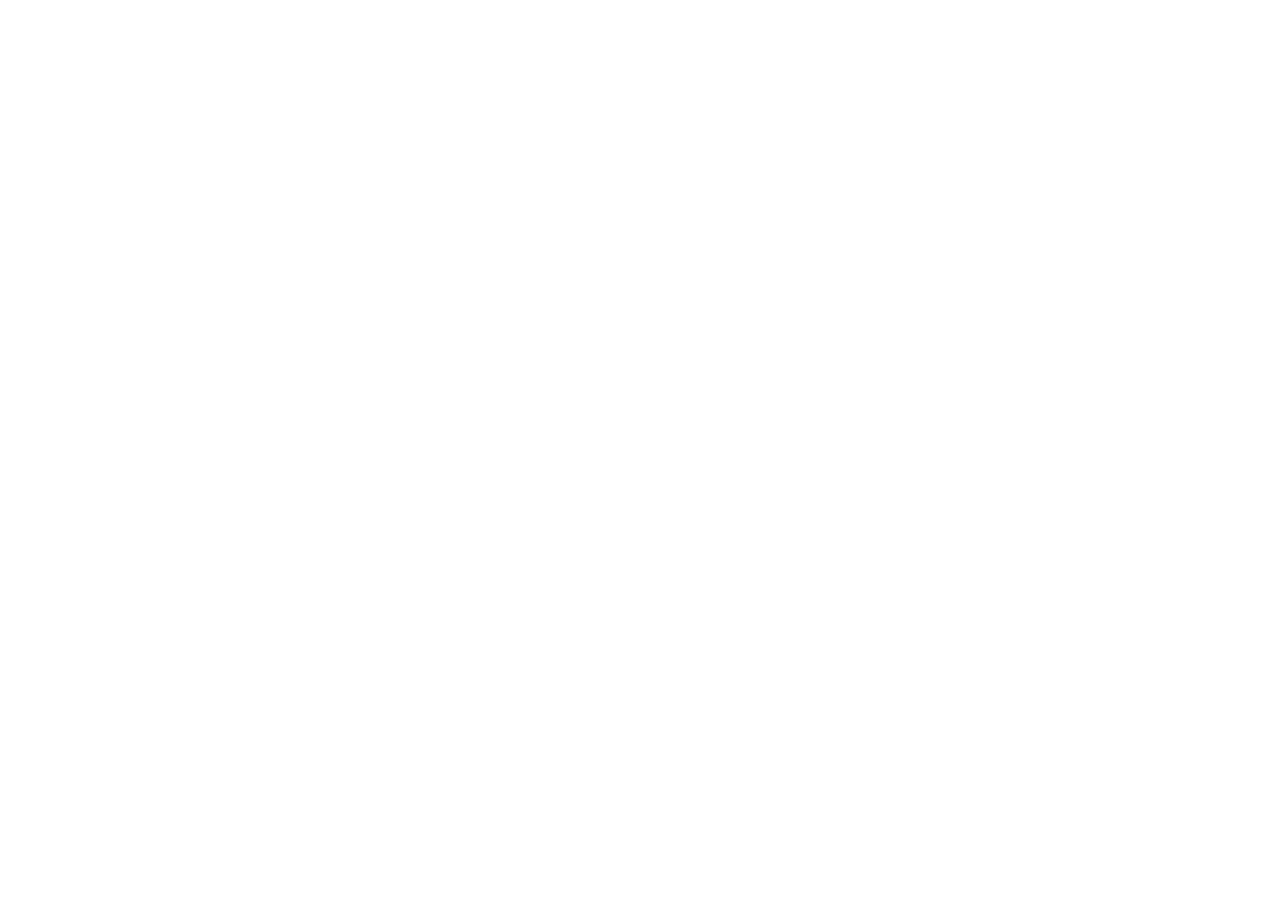
==== index.html @ 9103cdd5 "提交了当前文档" ====
<!DOCTYPE html>
<html lang="en">
<head>
    <meta charset="UTF-8">
    <meta http-equiv="X-UA-Compatible" content="IE=edge">
    <meta name="viewport" content="width=device-width, initial-scale=1.0">
    <title>Document</title>
</head>
<body>
    
</body>
</html>
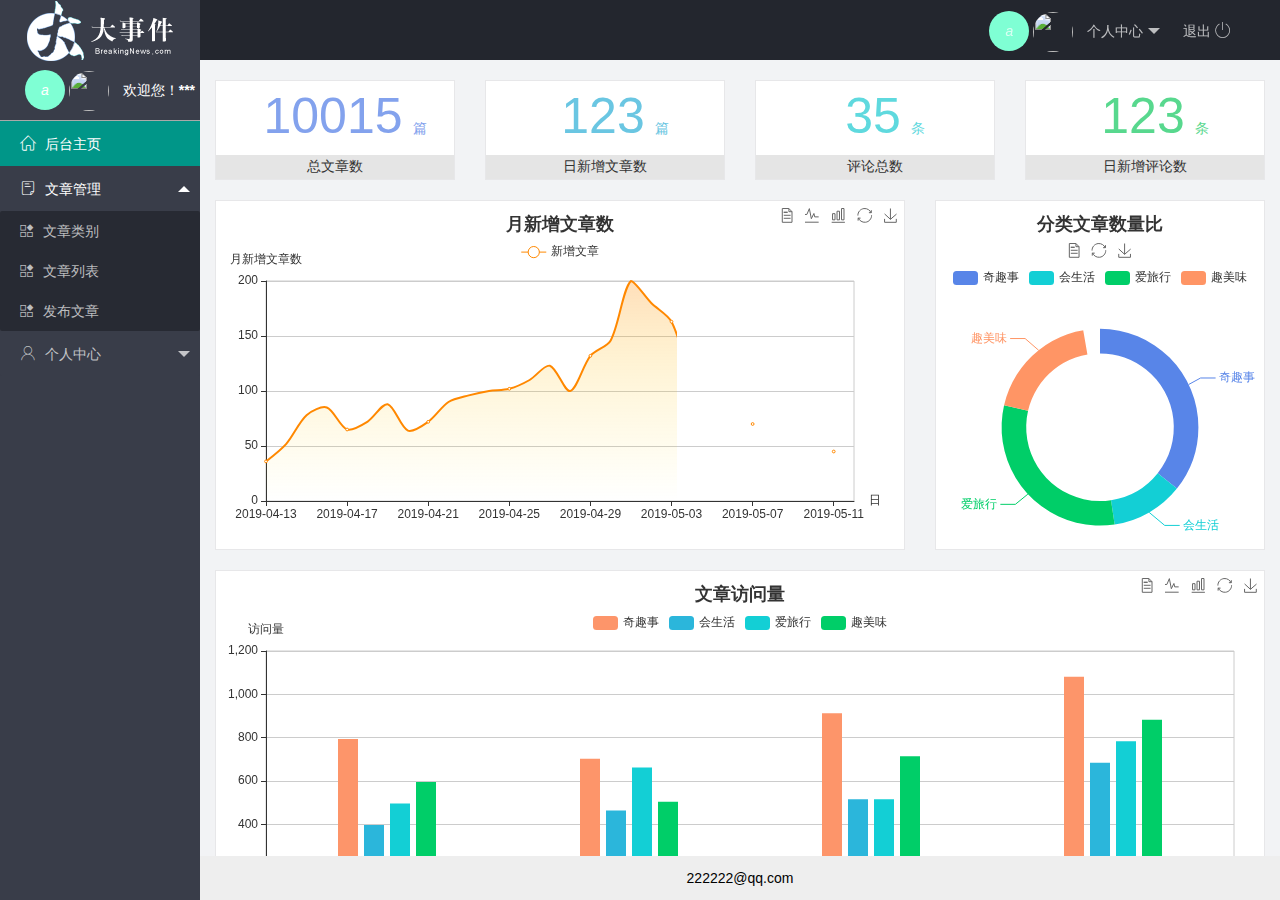
==== commit 25ed4534: "提交了index主页内容" ====
--- a/index.html
+++ b/index.html
@@ -4,9 +4,106 @@
     <meta charset="UTF-8">
     <meta http-equiv="X-UA-Compatible" content="IE=edge">
     <meta name="viewport" content="width=device-width, initial-scale=1.0">
+    <link rel="stylesheet" href="./assets/lib/layui/css/layui.css">
+    <link rel="stylesheet" href="./assets/fonts/iconfont.css">
+    <link rel="stylesheet" href="./assets/css/index.css">
     <title>Document</title>
 </head>
 <body>
-    
-</body>
+    <div class="layui-layout layui-layout-admin">
+      <div class="layui-header">
+        <div class="layui-logo layui-hide-xs layui-bg-black"><img src="./assets/images/logo.png" alt=""></div>
+        <!-- 头部区域（可配合layui 已有的水平导航） -->
+        <ul class="layui-nav layui-layout-left">
+          <!-- 移动端显示 -->
+          <li class="layui-nav-item layui-show-xs-inline-block layui-hide-sm" lay-header-event="menuLeft">
+            <i class="layui-icon layui-icon-spread-left"></i>
+          </li>
+
+          
+          </li>
+        </ul>
+        <ul class="layui-nav layui-layout-right">
+          <li class="layui-nav-item layui-hide layui-show-md-inline-block">
+            <a href="javascript:;">
+                <i class="wztx">
+                    a
+                </i>
+              <img src="//tva1.sinaimg.cn/crop.0.0.118.118.180/5db11ff4gw1e77d3nqrv8j203b03cweg.jpg" class="layui-nav-img">
+            个人中心
+            </a>
+            <dl class="layui-nav-child">
+                <dd><a href="javascript:;">个人信息</a></dd>
+                <dd><a href="javascript:;">修改头像</a></dd>
+                <dd><a href="javascript:;">修改密码</a></dd>
+            </dl>
+          </li>
+          <li class="layui-nav-item" lay-header-event="menuRight" lay-unselect>
+            <a href="javascript:;" id="tc">
+                退出
+              <i class="iconfont icon-tuichu"></i>
+            </a>
+          </li>
+        </ul>
+      </div>
+      
+      <div class="layui-side layui-bg-black">
+        <div class="layui-side-scroll">
+
+            <div  class="touxiang">
+                <i class="wztx">
+                    a
+                </i>
+                <img src="//tva1.sinaimg.cn/crop.0.0.118.118.180/5db11ff4gw1e77d3nqrv8j203b03cweg.jpg" class="layui-nav-img">
+             <span>欢迎您！<b class="users">***</b></span>
+            </div>
+
+
+
+          <!-- 左侧导航区域（可配合layui已有的 垂直导航） -->
+          <ul class="layui-nav layui-nav-tree " lay-shrink='all' lay-filter="test ">
+         
+           
+           
+            <li class="layui-nav-item oneli"><a href="./home/dashboard.html" target="fm">  <i class="iconfont icon-home"></i>后台主页</a></li>
+            <li class="layui-nav-item layui-nav-itemed">
+              <a class="" href="javascript:;"><i class="iconfont icon-16"></i>文章管理</a>
+              <dl class="layui-nav-child">
+                <dd><a href="javascript:;">   <i class="layui-icon layui-icon-app"></i>文章类别</a></dd>
+                <dd><a href="javascript:;">   <i class="layui-icon layui-icon-app"></i>文章列表</a></dd>
+                <dd><a href="javascript:;">   <i class="layui-icon layui-icon-app"></i>发布文章</a></dd>
+               
+              </dl>
+            </li>
+            <li class="layui-nav-item">
+              <a href="javascript:;"> <i class="iconfont icon-user"></i>个人中心</a>
+              <dl class="layui-nav-child">
+                <dd><a href="javascript:;">  <i class="layui-icon layui-icon-app"></i>个人信息</a></dd>
+                <dd><a href="javascript:;">   <i class="layui-icon layui-icon-app"></i>修改头像</a></dd>
+                <dd><a href="javascript:;">   <i class="layui-icon layui-icon-app"></i>修改密码</a></dd>
+           
+              </dl>
+            </li>
+           
+            
+          </ul>
+        </div>
+      </div>
+      
+      <div class="layui-body">
+        <!-- 内容主体区域 -->
+       <iframe src="" name="fm" frameborder="0"></iframe>
+      </div>
+      
+      <div class="layui-footer">
+        <!-- 底部固定区域 -->
+   222222@qq.com
+      </div>
+    </div>
+   
+    <script src="/assets/lib/jquery.js"></script>
+    <script src="./assets/lib/layui/layui.all.js"></script>
+    <script src="/assets/js/baseApi.js"></script>
+   <script src="./assets/js/index.js"></script>
+    </body>
 </html>--- a/assets/lib/layui/css/layui.css
+++ b/assets/lib/layui/css/layui.css
@@ -0,0 +1,2 @@
+/** layui-v2.5.5 MIT License By https://www.layui.com */
+ .layui-inline,img{display:inline-block;vertical-align:middle}h1,h2,h3,h4,h5,h6{font-weight:400}.layui-edge,.layui-header,.layui-inline,.layui-main{position:relative}.layui-body,.layui-edge,.layui-elip{overflow:hidden}.layui-btn,.layui-edge,.layui-inline,img{vertical-align:middle}.layui-btn,.layui-disabled,.layui-icon,.layui-unselect{-moz-user-select:none;-webkit-user-select:none;-ms-user-select:none}.layui-elip,.layui-form-checkbox span,.layui-form-pane .layui-form-label{text-overflow:ellipsis;white-space:nowrap}.layui-breadcrumb,.layui-tree-btnGroup{visibility:hidden}blockquote,body,button,dd,div,dl,dt,form,h1,h2,h3,h4,h5,h6,input,li,ol,p,pre,td,textarea,th,ul{margin:0;padding:0;-webkit-tap-highlight-color:rgba(0,0,0,0)}a:active,a:hover{outline:0}img{border:none}li{list-style:none}table{border-collapse:collapse;border-spacing:0}h4,h5,h6{font-size:100%}button,input,optgroup,option,select,textarea{font-family:inherit;font-size:inherit;font-style:inherit;font-weight:inherit;outline:0}pre{white-space:pre-wrap;white-space:-moz-pre-wrap;white-space:-pre-wrap;white-space:-o-pre-wrap;word-wrap:break-word}body{line-height:24px;font:14px Helvetica Neue,Helvetica,PingFang SC,Tahoma,Arial,sans-serif}hr{height:1px;margin:10px 0;border:0;clear:both}a{color:#333;text-decoration:none}a:hover{color:#777}a cite{font-style:normal;*cursor:pointer}.layui-border-box,.layui-border-box *{box-sizing:border-box}.layui-box,.layui-box *{box-sizing:content-box}.layui-clear{clear:both;*zoom:1}.layui-clear:after{content:'\20';clear:both;*zoom:1;display:block;height:0}.layui-inline{*display:inline;*zoom:1}.layui-edge{display:inline-block;width:0;height:0;border-width:6px;border-style:dashed;border-color:transparent}.layui-edge-top{top:-4px;border-bottom-color:#999;border-bottom-style:solid}.layui-edge-right{border-left-color:#999;border-left-style:solid}.layui-edge-bottom{top:2px;border-top-color:#999;border-top-style:solid}.layui-edge-left{border-right-color:#999;border-right-style:solid}.layui-disabled,.layui-disabled:hover{color:#d2d2d2!important;cursor:not-allowed!important}.layui-circle{border-radius:100%}.layui-show{display:block!important}.layui-hide{display:none!important}@font-face{font-family:layui-icon;src:url(../font/iconfont.eot?v=250);src:url(../font/iconfont.eot?v=250#iefix) format('embedded-opentype'),url(../font/iconfont.woff2?v=250) format('woff2'),url(../font/iconfont.woff?v=250) format('woff'),url(../font/iconfont.ttf?v=250) format('truetype'),url(../font/iconfont.svg?v=250#layui-icon) format('svg')}.layui-icon{font-family:layui-icon!important;font-size:16px;font-style:normal;-webkit-font-smoothing:antialiased;-moz-osx-font-smoothing:grayscale}.layui-icon-reply-fill:before{content:"\e611"}.layui-icon-set-fill:before{content:"\e614"}.layui-icon-menu-fill:before{content:"\e60f"}.layui-icon-search:before{content:"\e615"}.layui-icon-share:before{content:"\e641"}.layui-icon-set-sm:before{content:"\e620"}.layui-icon-engine:before{content:"\e628"}.layui-icon-close:before{content:"\1006"}.layui-icon-close-fill:before{content:"\1007"}.layui-icon-chart-screen:before{content:"\e629"}.layui-icon-star:before{content:"\e600"}.layui-icon-circle-dot:before{content:"\e617"}.layui-icon-chat:before{content:"\e606"}.layui-icon-release:before{content:"\e609"}.layui-icon-list:before{content:"\e60a"}.layui-icon-chart:before{content:"\e62c"}.layui-icon-ok-circle:before{content:"\1005"}.layui-icon-layim-theme:before{content:"\e61b"}.layui-icon-table:before{content:"\e62d"}.layui-icon-right:before{content:"\e602"}.layui-icon-left:before{content:"\e603"}.layui-icon-cart-simple:before{content:"\e698"}.layui-icon-face-cry:before{content:"\e69c"}.layui-icon-face-smile:before{content:"\e6af"}.layui-icon-survey:before{content:"\e6b2"}.layui-icon-tree:before{content:"\e62e"}.layui-icon-upload-circle:before{content:"\e62f"}.layui-icon-add-circle:before{content:"\e61f"}.layui-icon-download-circle:before{content:"\e601"}.layui-icon-templeate-1:before{content:"\e630"}.layui-icon-util:before{content:"\e631"}.layui-icon-face-surprised:before{content:"\e664"}.layui-icon-edit:before{content:"\e642"}.layui-icon-speaker:before{content:"\e645"}.layui-icon-down:before{content:"\e61a"}.layui-icon-file:before{content:"\e621"}.layui-icon-layouts:before{content:"\e632"}.layui-icon-rate-half:before{content:"\e6c9"}.layui-icon-add-circle-fine:before{content:"\e608"}.layui-icon-prev-circle:before{content:"\e633"}.layui-icon-read:before{content:"\e705"}.layui-icon-404:before{content:"\e61c"}.layui-icon-carousel:before{content:"\e634"}.layui-icon-help:before{content:"\e607"}.layui-icon-code-circle:before{content:"\e635"}.layui-icon-water:before{content:"\e636"}.layui-icon-username:before{content:"\e66f"}.layui-icon-find-fill:before{content:"\e670"}.layui-icon-about:before{content:"\e60b"}.layui-icon-location:before{content:"\e715"}.layui-icon-up:before{content:"\e619"}.layui-icon-pause:before{content:"\e651"}.layui-icon-date:before{content:"\e637"}.layui-icon-layim-uploadfile:before{content:"\e61d"}.layui-icon-delete:before{content:"\e640"}.layui-icon-play:before{content:"\e652"}.layui-icon-top:before{content:"\e604"}.layui-icon-friends:before{content:"\e612"}.layui-icon-refresh-3:before{content:"\e9aa"}.layui-icon-ok:before{content:"\e605"}.layui-icon-layer:before{content:"\e638"}.layui-icon-face-smile-fine:before{content:"\e60c"}.layui-icon-dollar:before{content:"\e659"}.layui-icon-group:before{content:"\e613"}.layui-icon-layim-download:before{content:"\e61e"}.layui-icon-picture-fine:before{content:"\e60d"}.layui-icon-link:before{content:"\e64c"}.layui-icon-diamond:before{content:"\e735"}.layui-icon-log:before{content:"\e60e"}.layui-icon-rate-solid:before{content:"\e67a"}.layui-icon-fonts-del:before{content:"\e64f"}.layui-icon-unlink:before{content:"\e64d"}.layui-icon-fonts-clear:before{content:"\e639"}.layui-icon-triangle-r:before{content:"\e623"}.layui-icon-circle:before{content:"\e63f"}.layui-icon-radio:before{content:"\e643"}.layui-icon-align-center:before{content:"\e647"}.layui-icon-align-right:before{content:"\e648"}.layui-icon-align-left:before{content:"\e649"}.layui-icon-loading-1:before{content:"\e63e"}.layui-icon-return:before{content:"\e65c"}.layui-icon-fonts-strong:before{content:"\e62b"}.layui-icon-upload:before{content:"\e67c"}.layui-icon-dialogue:before{content:"\e63a"}.layui-icon-video:before{content:"\e6ed"}.layui-icon-headset:before{content:"\e6fc"}.layui-icon-cellphone-fine:before{content:"\e63b"}.layui-icon-add-1:before{content:"\e654"}.layui-icon-face-smile-b:before{content:"\e650"}.layui-icon-fonts-html:before{content:"\e64b"}.layui-icon-form:before{content:"\e63c"}.layui-icon-cart:before{content:"\e657"}.layui-icon-camera-fill:before{content:"\e65d"}.layui-icon-tabs:before{content:"\e62a"}.layui-icon-fonts-code:before{content:"\e64e"}.layui-icon-fire:before{content:"\e756"}.layui-icon-set:before{content:"\e716"}.layui-icon-fonts-u:before{content:"\e646"}.layui-icon-triangle-d:before{content:"\e625"}.layui-icon-tips:before{content:"\e702"}.layui-icon-picture:before{content:"\e64a"}.layui-icon-more-vertical:before{content:"\e671"}.layui-icon-flag:before{content:"\e66c"}.layui-icon-loading:before{content:"\e63d"}.layui-icon-fonts-i:before{content:"\e644"}.layui-icon-refresh-1:before{content:"\e666"}.layui-icon-rmb:before{content:"\e65e"}.layui-icon-home:before{content:"\e68e"}.layui-icon-user:before{content:"\e770"}.layui-icon-notice:before{content:"\e667"}.layui-icon-login-weibo:before{content:"\e675"}.layui-icon-voice:before{content:"\e688"}.layui-icon-upload-drag:before{content:"\e681"}.layui-icon-login-qq:before{content:"\e676"}.layui-icon-snowflake:before{content:"\e6b1"}.layui-icon-file-b:before{content:"\e655"}.layui-icon-template:before{content:"\e663"}.layui-icon-auz:before{content:"\e672"}.layui-icon-console:before{content:"\e665"}.layui-icon-app:before{content:"\e653"}.layui-icon-prev:before{content:"\e65a"}.layui-icon-website:before{content:"\e7ae"}.layui-icon-next:before{content:"\e65b"}.layui-icon-component:before{content:"\e857"}.layui-icon-more:before{content:"\e65f"}.layui-icon-login-wechat:before{content:"\e677"}.layui-icon-shrink-right:before{content:"\e668"}.layui-icon-spread-left:before{content:"\e66b"}.layui-icon-camera:before{content:"\e660"}.layui-icon-note:before{content:"\e66e"}.layui-icon-refresh:before{content:"\e669"}.layui-icon-female:before{content:"\e661"}.layui-icon-male:before{content:"\e662"}.layui-icon-password:before{content:"\e673"}.layui-icon-senior:before{content:"\e674"}.layui-icon-theme:before{content:"\e66a"}.layui-icon-tread:before{content:"\e6c5"}.layui-icon-praise:before{content:"\e6c6"}.layui-icon-star-fill:before{content:"\e658"}.layui-icon-rate:before{content:"\e67b"}.layui-icon-template-1:before{content:"\e656"}.layui-icon-vercode:before{content:"\e679"}.layui-icon-cellphone:before{content:"\e678"}.layui-icon-screen-full:before{content:"\e622"}.layui-icon-screen-restore:before{content:"\e758"}.layui-icon-cols:before{content:"\e610"}.layui-icon-export:before{content:"\e67d"}.layui-icon-print:before{content:"\e66d"}.layui-icon-slider:before{content:"\e714"}.layui-icon-addition:before{content:"\e624"}.layui-icon-subtraction:before{content:"\e67e"}.layui-icon-service:before{content:"\e626"}.layui-icon-transfer:before{content:"\e691"}.layui-main{width:1140px;margin:0 auto}.layui-header{z-index:1000;height:60px}.layui-header a:hover{transition:all .5s;-webkit-transition:all .5s}.layui-side{position:fixed;left:0;top:0;bottom:0;z-index:999;width:200px;overflow-x:hidden}.layui-side-scroll{position:relative;width:220px;height:100%;overflow-x:hidden}.layui-body{position:absolute;left:200px;right:0;top:0;bottom:0;z-index:998;width:auto;overflow-y:auto;box-sizing:border-box}.layui-layout-body{overflow:hidden}.layui-layout-admin .layui-header{background-color:#23262E}.layui-layout-admin .layui-side{top:60px;width:200px;overflow-x:hidden}.layui-layout-admin .layui-body{position:fixed;top:60px;bottom:44px}.layui-layout-admin .layui-main{width:auto;margin:0 15px}.layui-layout-admin .layui-footer{position:fixed;left:200px;right:0;bottom:0;height:44px;line-height:44px;padding:0 15px;background-color:#eee}.layui-layout-admin .layui-logo{position:absolute;left:0;top:0;width:200px;height:100%;line-height:60px;text-align:center;color:#009688;font-size:16px}.layui-layout-admin .layui-header .layui-nav{background:0 0}.layui-layout-left{position:absolute!important;left:200px;top:0}.layui-layout-right{position:absolute!important;right:0;top:0}.layui-container{position:relative;margin:0 auto;padding:0 15px;box-sizing:border-box}.layui-fluid{position:relative;margin:0 auto;padding:0 15px}.layui-row:after,.layui-row:before{content:'';display:block;clear:both}.layui-col-lg1,.layui-col-lg10,.layui-col-lg11,.layui-col-lg12,.layui-col-lg2,.layui-col-lg3,.layui-col-lg4,.layui-col-lg5,.layui-col-lg6,.layui-col-lg7,.layui-col-lg8,.layui-col-lg9,.layui-col-md1,.layui-col-md10,.layui-col-md11,.layui-col-md12,.layui-col-md2,.layui-col-md3,.layui-col-md4,.layui-col-md5,.layui-col-md6,.layui-col-md7,.layui-col-md8,.layui-col-md9,.layui-col-sm1,.layui-col-sm10,.layui-col-sm11,.layui-col-sm12,.layui-col-sm2,.layui-col-sm3,.layui-col-sm4,.layui-col-sm5,.layui-col-sm6,.layui-col-sm7,.layui-col-sm8,.layui-col-sm9,.layui-col-xs1,.layui-col-xs10,.layui-col-xs11,.layui-col-xs12,.layui-col-xs2,.layui-col-xs3,.layui-col-xs4,.layui-col-xs5,.layui-col-xs6,.layui-col-xs7,.layui-col-xs8,.layui-col-xs9{position:relative;display:block;box-sizing:border-box}.layui-col-xs1,.layui-col-xs10,.layui-col-xs11,.layui-col-xs12,.layui-col-xs2,.layui-col-xs3,.layui-col-xs4,.layui-col-xs5,.layui-col-xs6,.layui-col-xs7,.layui-col-xs8,.layui-col-xs9{float:left}.layui-col-xs1{width:8.33333333%}.layui-col-xs2{width:16.66666667%}.layui-col-xs3{width:25%}.layui-col-xs4{width:33.33333333%}.layui-col-xs5{width:41.66666667%}.layui-col-xs6{width:50%}.layui-col-xs7{width:58.33333333%}.layui-col-xs8{width:66.66666667%}.layui-col-xs9{width:75%}.layui-col-xs10{width:83.33333333%}.layui-col-xs11{width:91.66666667%}.layui-col-xs12{width:100%}.layui-col-xs-offset1{margin-left:8.33333333%}.layui-col-xs-offset2{margin-left:16.66666667%}.layui-col-xs-offset3{margin-left:25%}.layui-col-xs-offset4{margin-left:33.33333333%}.layui-col-xs-offset5{margin-left:41.66666667%}.layui-col-xs-offset6{margin-left:50%}.layui-col-xs-offset7{margin-left:58.33333333%}.layui-col-xs-offset8{margin-left:66.66666667%}.layui-col-xs-offset9{margin-left:75%}.layui-col-xs-offset10{margin-left:83.33333333%}.layui-col-xs-offset11{margin-left:91.66666667%}.layui-col-xs-offset12{margin-left:100%}@media screen and (max-width:768px){.layui-hide-xs{display:none!important}.layui-show-xs-block{display:block!important}.layui-show-xs-inline{display:inline!important}.layui-show-xs-inline-block{display:inline-block!important}}@media screen and (min-width:768px){.layui-container{width:750px}.layui-hide-sm{display:none!important}.layui-show-sm-block{display:block!important}.layui-show-sm-inline{display:inline!important}.layui-show-sm-inline-block{display:inline-block!important}.layui-col-sm1,.layui-col-sm10,.layui-col-sm11,.layui-col-sm12,.layui-col-sm2,.layui-col-sm3,.layui-col-sm4,.layui-col-sm5,.layui-col-sm6,.layui-col-sm7,.layui-col-sm8,.layui-col-sm9{float:left}.layui-col-sm1{width:8.33333333%}.layui-col-sm2{width:16.66666667%}.layui-col-sm3{width:25%}.layui-col-sm4{width:33.33333333%}.layui-col-sm5{width:41.66666667%}.layui-col-sm6{width:50%}.layui-col-sm7{width:58.33333333%}.layui-col-sm8{width:66.66666667%}.layui-col-sm9{width:75%}.layui-col-sm10{width:83.33333333%}.layui-col-sm11{width:91.66666667%}.layui-col-sm12{width:100%}.layui-col-sm-offset1{margin-left:8.33333333%}.layui-col-sm-offset2{margin-left:16.66666667%}.layui-col-sm-offset3{margin-left:25%}.layui-col-sm-offset4{margin-left:33.33333333%}.layui-col-sm-offset5{margin-left:41.66666667%}.layui-col-sm-offset6{margin-left:50%}.layui-col-sm-offset7{margin-left:58.33333333%}.layui-col-sm-offset8{margin-left:66.66666667%}.layui-col-sm-offset9{margin-left:75%}.layui-col-sm-offset10{margin-left:83.33333333%}.layui-col-sm-offset11{margin-left:91.66666667%}.layui-col-sm-offset12{margin-left:100%}}@media screen and (min-width:992px){.layui-container{width:970px}.layui-hide-md{display:none!important}.layui-show-md-block{display:block!important}.layui-show-md-inline{display:inline!important}.layui-show-md-inline-block{display:inline-block!important}.layui-col-md1,.layui-col-md10,.layui-col-md11,.layui-col-md12,.layui-col-md2,.layui-col-md3,.layui-col-md4,.layui-col-md5,.layui-col-md6,.layui-col-md7,.layui-col-md8,.layui-col-md9{float:left}.layui-col-md1{width:8.33333333%}.layui-col-md2{width:16.66666667%}.layui-col-md3{width:25%}.layui-col-md4{width:33.33333333%}.layui-col-md5{width:41.66666667%}.layui-col-md6{width:50%}.layui-col-md7{width:58.33333333%}.layui-col-md8{width:66.66666667%}.layui-col-md9{width:75%}.layui-col-md10{width:83.33333333%}.layui-col-md11{width:91.66666667%}.layui-col-md12{width:100%}.layui-col-md-offset1{margin-left:8.33333333%}.layui-col-md-offset2{margin-left:16.66666667%}.layui-col-md-offset3{margin-left:25%}.layui-col-md-offset4{margin-left:33.33333333%}.layui-col-md-offset5{margin-left:41.66666667%}.layui-col-md-offset6{margin-left:50%}.layui-col-md-offset7{margin-left:58.33333333%}.layui-col-md-offset8{margin-left:66.66666667%}.layui-col-md-offset9{margin-left:75%}.layui-col-md-offset10{margin-left:83.33333333%}.layui-col-md-offset11{margin-left:91.66666667%}.layui-col-md-offset12{margin-left:100%}}@media screen and (min-width:1200px){.layui-container{width:1170px}.layui-hide-lg{display:none!important}.layui-show-lg-block{display:block!important}.layui-show-lg-inline{display:inline!important}.layui-show-lg-inline-block{display:inline-block!important}.layui-col-lg1,.layui-col-lg10,.layui-col-lg11,.layui-col-lg12,.layui-col-lg2,.layui-col-lg3,.layui-col-lg4,.layui-col-lg5,.layui-col-lg6,.layui-col-lg7,.layui-col-lg8,.layui-col-lg9{float:left}.layui-col-lg1{width:8.33333333%}.layui-col-lg2{width:16.66666667%}.layui-col-lg3{width:25%}.layui-col-lg4{width:33.33333333%}.layui-col-lg5{width:41.66666667%}.layui-col-lg6{width:50%}.layui-col-lg7{width:58.33333333%}.layui-col-lg8{width:66.66666667%}.layui-col-lg9{width:75%}.layui-col-lg10{width:83.33333333%}.layui-col-lg11{width:91.66666667%}.layui-col-lg12{width:100%}.layui-col-lg-offset1{margin-left:8.33333333%}.layui-col-lg-offset2{margin-left:16.66666667%}.layui-col-lg-offset3{margin-left:25%}.layui-col-lg-offset4{margin-left:33.33333333%}.layui-col-lg-offset5{margin-left:41.66666667%}.layui-col-lg-offset6{margin-left:50%}.layui-col-lg-offset7{margin-left:58.33333333%}.layui-col-lg-offset8{margin-left:66.66666667%}.layui-col-lg-offset9{margin-left:75%}.layui-col-lg-offset10{margin-left:83.33333333%}.layui-col-lg-offset11{margin-left:91.66666667%}.layui-col-lg-offset12{margin-left:100%}}.layui-col-space1{margin:-.5px}.layui-col-space1>*{padding:.5px}.layui-col-space3{margin:-1.5px}.layui-col-space3>*{padding:1.5px}.layui-col-space5{margin:-2.5px}.layui-col-space5>*{padding:2.5px}.layui-col-space8{margin:-3.5px}.layui-col-space8>*{padding:3.5px}.layui-col-space10{margin:-5px}.layui-col-space10>*{padding:5px}.layui-col-space12{margin:-6px}.layui-col-space12>*{padding:6px}.layui-col-space15{margin:-7.5px}.layui-col-space15>*{padding:7.5px}.layui-col-space18{margin:-9px}.layui-col-space18>*{padding:9px}.layui-col-space20{margin:-10px}.layui-col-space20>*{padding:10px}.layui-col-space22{margin:-11px}.layui-col-space22>*{padding:11px}.layui-col-space25{margin:-12.5px}.layui-col-space25>*{padding:12.5px}.layui-col-space30{margin:-15px}.layui-col-space30>*{padding:15px}.layui-btn,.layui-input,.layui-select,.layui-textarea,.layui-upload-button{outline:0;-webkit-appearance:none;transition:all .3s;-webkit-transition:all .3s;box-sizing:border-box}.layui-elem-quote{margin-bottom:10px;padding:15px;line-height:22px;border-left:5px solid #009688;border-radius:0 2px 2px 0;background-color:#f2f2f2}.layui-quote-nm{border-style:solid;border-width:1px 1px 1px 5px;background:0 0}.layui-elem-field{margin-bottom:10px;padding:0;border-width:1px;border-style:solid}.layui-elem-field legend{margin-left:20px;padding:0 10px;font-size:20px;font-weight:300}.layui-field-title{margin:10px 0 20px;border-width:1px 0 0}.layui-field-box{padding:10px 15px}.layui-field-title .layui-field-box{padding:10px 0}.layui-progress{position:relative;height:6px;border-radius:20px;background-color:#e2e2e2}.layui-progress-bar{position:absolute;left:0;top:0;width:0;max-width:100%;height:6px;border-radius:20px;text-align:right;background-color:#5FB878;transition:all .3s;-webkit-transition:all .3s}.layui-progress-big,.layui-progress-big .layui-progress-bar{height:18px;line-height:18px}.layui-progress-text{position:relative;top:-20px;line-height:18px;font-size:12px;color:#666}.layui-progress-big .layui-progress-text{position:static;padding:0 10px;color:#fff}.layui-collapse{border-width:1px;border-style:solid;border-radius:2px}.layui-colla-content,.layui-colla-item{border-top-width:1px;border-top-style:solid}.layui-colla-item:first-child{border-top:none}.layui-colla-title{position:relative;height:42px;line-height:42px;padding:0 15px 0 35px;color:#333;background-color:#f2f2f2;cursor:pointer;font-size:14px;overflow:hidden}.layui-colla-content{display:none;padding:10px 15px;line-height:22px;color:#666}.layui-colla-icon{position:absolute;left:15px;top:0;font-size:14px}.layui-card{margin-bottom:15px;border-radius:2px;background-color:#fff;box-shadow:0 1px 2px 0 rgba(0,0,0,.05)}.layui-card:last-child{margin-bottom:0}.layui-card-header{position:relative;height:42px;line-height:42px;padding:0 15px;border-bottom:1px solid #f6f6f6;color:#333;border-radius:2px 2px 0 0;font-size:14px}.layui-bg-black,.layui-bg-blue,.layui-bg-cyan,.layui-bg-green,.layui-bg-orange,.layui-bg-red{color:#fff!important}.layui-card-body{position:relative;padding:10px 15px;line-height:24px}.layui-card-body[pad15]{padding:15px}.layui-card-body[pad20]{padding:20px}.layui-card-body .layui-table{margin:5px 0}.layui-card .layui-tab{margin:0}.layui-panel-window{position:relative;padding:15px;border-radius:0;border-top:5px solid #E6E6E6;background-color:#fff}.layui-auxiliar-moving{position:fixed;left:0;right:0;top:0;bottom:0;width:100%;height:100%;background:0 0;z-index:9999999999}.layui-form-label,.layui-form-mid,.layui-form-select,.layui-input-block,.layui-input-inline,.layui-textarea{position:relative}.layui-bg-red{background-color:#FF5722!important}.layui-bg-orange{background-color:#FFB800!important}.layui-bg-green{background-color:#009688!important}.layui-bg-cyan{background-color:#2F4056!important}.layui-bg-blue{background-color:#1E9FFF!important}.layui-bg-black{background-color:#393D49!important}.layui-bg-gray{background-color:#eee!important;color:#666!important}.layui-badge-rim,.layui-colla-content,.layui-colla-item,.layui-collapse,.layui-elem-field,.layui-form-pane .layui-form-item[pane],.layui-form-pane .layui-form-label,.layui-input,.layui-layedit,.layui-layedit-tool,.layui-quote-nm,.layui-select,.layui-tab-bar,.layui-tab-card,.layui-tab-title,.layui-tab-title .layui-this:after,.layui-textarea{border-color:#e6e6e6}.layui-timeline-item:before,hr{background-color:#e6e6e6}.layui-text{line-height:22px;font-size:14px;color:#666}.layui-text h1,.layui-text h2,.layui-text h3{font-weight:500;color:#333}.layui-text h1{font-size:30px}.layui-text h2{font-size:24px}.layui-text h3{font-size:18px}.layui-text a:not(.layui-btn){color:#01AAED}.layui-text a:not(.layui-btn):hover{text-decoration:underline}.layui-text ul{padding:5px 0 5px 15px}.layui-text ul li{margin-top:5px;list-style-type:disc}.layui-text em,.layui-word-aux{color:#999!important;padding:0 5px!important}.layui-btn{display:inline-block;height:38px;line-height:38px;padding:0 18px;background-color:#009688;color:#fff;white-space:nowrap;text-align:center;font-size:14px;border:none;border-radius:2px;cursor:pointer}.layui-btn:hover{opacity:.8;filter:alpha(opacity=80);color:#fff}.layui-btn:active{opacity:1;filter:alpha(opacity=100)}.layui-btn+.layui-btn{margin-left:10px}.layui-btn-container{font-size:0}.layui-btn-container .layui-btn{margin-right:10px;margin-bottom:10px}.layui-btn-container .layui-btn+.layui-btn{margin-left:0}.layui-table .layui-btn-container .layui-btn{margin-bottom:9px}.layui-btn-radius{border-radius:100px}.layui-btn .layui-icon{margin-right:3px;font-size:18px;vertical-align:bottom;vertical-align:middle\9}.layui-btn-primary{border:1px solid #C9C9C9;background-color:#fff;color:#555}.layui-btn-primary:hover{border-color:#009688;color:#333}.layui-btn-normal{background-color:#1E9FFF}.layui-btn-warm{background-color:#FFB800}.layui-btn-danger{background-color:#FF5722}.layui-btn-checked{background-color:#5FB878}.layui-btn-disabled,.layui-btn-disabled:active,.layui-btn-disabled:hover{border:1px solid #e6e6e6;background-color:#FBFBFB;color:#C9C9C9;cursor:not-allowed;opacity:1}.layui-btn-lg{height:44px;line-height:44px;padding:0 25px;font-size:16px}.layui-btn-sm{height:30px;line-height:30px;padding:0 10px;font-size:12px}.layui-btn-sm i{font-size:16px!important}.layui-btn-xs{height:22px;line-height:22px;padding:0 5px;font-size:12px}.layui-btn-xs i{font-size:14px!important}.layui-btn-group{display:inline-block;vertical-align:middle;font-size:0}.layui-btn-group .layui-btn{margin-left:0!important;margin-right:0!important;border-left:1px solid rgba(255,255,255,.5);border-radius:0}.layui-btn-group .layui-btn-primary{border-left:none}.layui-btn-group .layui-btn-primary:hover{border-color:#C9C9C9;color:#009688}.layui-btn-group .layui-btn:first-child{border-left:none;border-radius:2px 0 0 2px}.layui-btn-group .layui-btn-primary:first-child{border-left:1px solid #c9c9c9}.layui-btn-group .layui-btn:last-child{border-radius:0 2px 2px 0}.layui-btn-group .layui-btn+.layui-btn{margin-left:0}.layui-btn-group+.layui-btn-group{margin-left:10px}.layui-btn-fluid{width:100%}.layui-input,.layui-select,.layui-textarea{height:38px;line-height:1.3;line-height:38px\9;border-width:1px;border-style:solid;background-color:#fff;border-radius:2px}.layui-input::-webkit-input-placeholder,.layui-select::-webkit-input-placeholder,.layui-textarea::-webkit-input-placeholder{line-height:1.3}.layui-input,.layui-textarea{display:block;width:100%;padding-left:10px}.layui-input:hover,.layui-textarea:hover{border-color:#D2D2D2!important}.layui-input:focus,.layui-textarea:focus{border-color:#C9C9C9!important}.layui-textarea{min-height:100px;height:auto;line-height:20px;padding:6px 10px;resize:vertical}.layui-select{padding:0 10px}.layui-form input[type=checkbox],.layui-form input[type=radio],.layui-form select{display:none}.layui-form [lay-ignore]{display:initial}.layui-form-item{margin-bottom:15px;clear:both;*zoom:1}.layui-form-item:after{content:'\20';clear:both;*zoom:1;display:block;height:0}.layui-form-label{float:left;display:block;padding:9px 15px;width:80px;font-weight:400;line-height:20px;text-align:right}.layui-form-label-col{display:block;float:none;padding:9px 0;line-height:20px;text-align:left}.layui-form-item .layui-inline{margin-bottom:5px;margin-right:10px}.layui-input-block{margin-left:110px;min-height:36px}.layui-input-inline{display:inline-block;vertical-align:middle}.layui-form-item .layui-input-inline{float:left;width:190px;margin-right:10px}.layui-form-text .layui-input-inline{width:auto}.layui-form-mid{float:left;display:block;padding:9px 0!important;line-height:20px;margin-right:10px}.layui-form-danger+.layui-form-select .layui-input,.layui-form-danger:focus{border-color:#FF5722!important}.layui-form-select .layui-input{padding-right:30px;cursor:pointer}.layui-form-select .layui-edge{position:absolute;right:10px;top:50%;margin-top:-3px;cursor:pointer;border-width:6px;border-top-color:#c2c2c2;border-top-style:solid;transition:all .3s;-webkit-transition:all .3s}.layui-form-select dl{display:none;position:absolute;left:0;top:42px;padding:5px 0;z-index:899;min-width:100%;border:1px solid #d2d2d2;max-height:300px;overflow-y:auto;background-color:#fff;border-radius:2px;box-shadow:0 2px 4px rgba(0,0,0,.12);box-sizing:border-box}.layui-form-select dl dd,.layui-form-select dl dt{padding:0 10px;line-height:36px;white-space:nowrap;overflow:hidden;text-overflow:ellipsis}.layui-form-select dl dt{font-size:12px;color:#999}.layui-form-select dl dd{cursor:pointer}.layui-form-select dl dd:hover{background-color:#f2f2f2;-webkit-transition:.5s all;transition:.5s all}.layui-form-select .layui-select-group dd{padding-left:20px}.layui-form-select dl dd.layui-select-tips{padding-left:10px!important;color:#999}.layui-form-select dl dd.layui-this{background-color:#5FB878;color:#fff}.layui-form-checkbox,.layui-form-select dl dd.layui-disabled{background-color:#fff}.layui-form-selected dl{display:block}.layui-form-checkbox,.layui-form-checkbox *,.layui-form-switch{display:inline-block;vertical-align:middle}.layui-form-selected .layui-edge{margin-top:-9px;-webkit-transform:rotate(180deg);transform:rotate(180deg);margin-top:-3px\9}:root .layui-form-selected .layui-edge{margin-top:-9px\0/IE9}.layui-form-selectup dl{top:auto;bottom:42px}.layui-select-none{margin:5px 0;text-align:center;color:#999}.layui-select-disabled .layui-disabled{border-color:#eee!important}.layui-select-disabled .layui-edge{border-top-color:#d2d2d2}.layui-form-checkbox{position:relative;height:30px;line-height:30px;margin-right:10px;padding-right:30px;cursor:pointer;font-size:0;-webkit-transition:.1s linear;transition:.1s linear;box-sizing:border-box}.layui-form-checkbox span{padding:0 10px;height:100%;font-size:14px;border-radius:2px 0 0 2px;background-color:#d2d2d2;color:#fff;overflow:hidden}.layui-form-checkbox:hover span{background-color:#c2c2c2}.layui-form-checkbox i{position:absolute;right:0;top:0;width:30px;height:28px;border:1px solid #d2d2d2;border-left:none;border-radius:0 2px 2px 0;color:#fff;font-size:20px;text-align:center}.layui-form-checkbox:hover i{border-color:#c2c2c2;color:#c2c2c2}.layui-form-checked,.layui-form-checked:hover{border-color:#5FB878}.layui-form-checked span,.layui-form-checked:hover span{background-color:#5FB878}.layui-form-checked i,.layui-form-checked:hover i{color:#5FB878}.layui-form-item .layui-form-checkbox{margin-top:4px}.layui-form-checkbox[lay-skin=primary]{height:auto!important;line-height:normal!important;min-width:18px;min-height:18px;border:none!important;margin-right:0;padding-left:28px;padding-right:0;background:0 0}.layui-form-checkbox[lay-skin=primary] span{padding-left:0;padding-right:15px;line-height:18px;background:0 0;color:#666}.layui-form-checkbox[lay-skin=primary] i{right:auto;left:0;width:16px;height:16px;line-height:16px;border:1px solid #d2d2d2;font-size:12px;border-radius:2px;background-color:#fff;-webkit-transition:.1s linear;transition:.1s linear}.layui-form-checkbox[lay-skin=primary]:hover i{border-color:#5FB878;color:#fff}.layui-form-checked[lay-skin=primary] i{border-color:#5FB878!important;background-color:#5FB878;color:#fff}.layui-checkbox-disbaled[lay-skin=primary] span{background:0 0!important;color:#c2c2c2}.layui-checkbox-disbaled[lay-skin=primary]:hover i{border-color:#d2d2d2}.layui-form-item .layui-form-checkbox[lay-skin=primary]{margin-top:10px}.layui-form-switch{position:relative;height:22px;line-height:22px;min-width:35px;padding:0 5px;margin-top:8px;border:1px solid #d2d2d2;border-radius:20px;cursor:pointer;background-color:#fff;-webkit-transition:.1s linear;transition:.1s linear}.layui-form-switch i{position:absolute;left:5px;top:3px;width:16px;height:16px;border-radius:20px;background-color:#d2d2d2;-webkit-transition:.1s linear;transition:.1s linear}.layui-form-switch em{position:relative;top:0;width:25px;margin-left:21px;padding:0!important;text-align:center!important;color:#999!important;font-style:normal!important;font-size:12px}.layui-form-onswitch{border-color:#5FB878;background-color:#5FB878}.layui-checkbox-disbaled,.layui-checkbox-disbaled i{border-color:#e2e2e2!important}.layui-form-onswitch i{left:100%;margin-left:-21px;background-color:#fff}.layui-form-onswitch em{margin-left:5px;margin-right:21px;color:#fff!important}.layui-checkbox-disbaled span{background-color:#e2e2e2!important}.layui-checkbox-disbaled:hover i{color:#fff!important}[lay-radio]{display:none}.layui-form-radio,.layui-form-radio *{display:inline-block;vertical-align:middle}.layui-form-radio{line-height:28px;margin:6px 10px 0 0;padding-right:10px;cursor:pointer;font-size:0}.layui-form-radio *{font-size:14px}.layui-form-radio>i{margin-right:8px;font-size:22px;color:#c2c2c2}.layui-form-radio>i:hover,.layui-form-radioed>i{color:#5FB878}.layui-radio-disbaled>i{color:#e2e2e2!important}.layui-form-pane .layui-form-label{width:110px;padding:8px 15px;height:38px;line-height:20px;border-width:1px;border-style:solid;border-radius:2px 0 0 2px;text-align:center;background-color:#FBFBFB;overflow:hidden;box-sizing:border-box}.layui-form-pane .layui-input-inline{margin-left:-1px}.layui-form-pane .layui-input-block{margin-left:110px;left:-1px}.layui-form-pane .layui-input{border-radius:0 2px 2px 0}.layui-form-pane .layui-form-text .layui-form-label{float:none;width:100%;border-radius:2px;box-sizing:border-box;text-align:left}.layui-form-pane .layui-form-text .layui-input-inline{display:block;margin:0;top:-1px;clear:both}.layui-form-pane .layui-form-text .layui-input-block{margin:0;left:0;top:-1px}.layui-form-pane .layui-form-text .layui-textarea{min-height:100px;border-radius:0 0 2px 2px}.layui-form-pane .layui-form-checkbox{margin:4px 0 4px 10px}.layui-form-pane .layui-form-radio,.layui-form-pane .layui-form-switch{margin-top:6px;margin-left:10px}.layui-form-pane .layui-form-item[pane]{position:relative;border-width:1px;border-style:solid}.layui-form-pane .layui-form-item[pane] .layui-form-label{position:absolute;left:0;top:0;height:100%;border-width:0 1px 0 0}.layui-form-pane .layui-form-item[pane] .layui-input-inline{margin-left:110px}@media screen and (max-width:450px){.layui-form-item .layui-form-label{text-overflow:ellipsis;overflow:hidden;white-space:nowrap}.layui-form-item .layui-inline{display:block;margin-right:0;margin-bottom:20px;clear:both}.layui-form-item .layui-inline:after{content:'\20';clear:both;display:block;height:0}.layui-form-item .layui-input-inline{display:block;float:none;left:-3px;width:auto;margin:0 0 10px 112px}.layui-form-item .layui-input-inline+.layui-form-mid{margin-left:110px;top:-5px;padding:0}.layui-form-item .layui-form-checkbox{margin-right:5px;margin-bottom:5px}}.layui-layedit{border-width:1px;border-style:solid;border-radius:2px}.layui-layedit-tool{padding:3px 5px;border-bottom-width:1px;border-bottom-style:solid;font-size:0}.layedit-tool-fixed{position:fixed;top:0;border-top:1px solid #e2e2e2}.layui-layedit-tool .layedit-tool-mid,.layui-layedit-tool .layui-icon{display:inline-block;vertical-align:middle;text-align:center;font-size:14px}.layui-layedit-tool .layui-icon{position:relative;width:32px;height:30px;line-height:30px;margin:3px 5px;color:#777;cursor:pointer;border-radius:2px}.layui-layedit-tool .layui-icon:hover{color:#393D49}.layui-layedit-tool .layui-icon:active{color:#000}.layui-layedit-tool .layedit-tool-active{background-color:#e2e2e2;color:#000}.layui-layedit-tool .layui-disabled,.layui-layedit-tool .layui-disabled:hover{color:#d2d2d2;cursor:not-allowed}.layui-layedit-tool .layedit-tool-mid{width:1px;height:18px;margin:0 10px;background-color:#d2d2d2}.layedit-tool-html{width:50px!important;font-size:30px!important}.layedit-tool-b,.layedit-tool-code,.layedit-tool-help{font-size:16px!important}.layedit-tool-d,.layedit-tool-face,.layedit-tool-image,.layedit-tool-unlink{font-size:18px!important}.layedit-tool-image input{position:absolute;font-size:0;left:0;top:0;width:100%;height:100%;opacity:.01;filter:Alpha(opacity=1);cursor:pointer}.layui-layedit-iframe iframe{display:block;width:100%}#LAY_layedit_code{overflow:hidden}.layui-laypage{display:inline-block;*display:inline;*zoom:1;vertical-align:middle;margin:10px 0;font-size:0}.layui-laypage>a:first-child,.layui-laypage>a:first-child em{border-radius:2px 0 0 2px}.layui-laypage>a:last-child,.layui-laypage>a:last-child em{border-radius:0 2px 2px 0}.layui-laypage>:first-child{margin-left:0!important}.layui-laypage>:last-child{margin-right:0!important}.layui-laypage a,.layui-laypage button,.layui-laypage input,.layui-laypage select,.layui-laypage span{border:1px solid #e2e2e2}.layui-laypage a,.layui-laypage span{display:inline-block;*display:inline;*zoom:1;vertical-align:middle;padding:0 15px;height:28px;line-height:28px;margin:0 -1px 5px 0;background-color:#fff;color:#333;font-size:12px}.layui-flow-more a *,.layui-laypage input,.layui-table-view select[lay-ignore]{display:inline-block}.layui-laypage a:hover{color:#009688}.layui-laypage em{font-style:normal}.layui-laypage .layui-laypage-spr{color:#999;font-weight:700}.layui-laypage a{text-decoration:none}.layui-laypage .layui-laypage-curr{position:relative}.layui-laypage .layui-laypage-curr em{position:relative;color:#fff}.layui-laypage .layui-laypage-curr .layui-laypage-em{position:absolute;left:-1px;top:-1px;padding:1px;width:100%;height:100%;background-color:#009688}.layui-laypage-em{border-radius:2px}.layui-laypage-next em,.layui-laypage-prev em{font-family:Sim sun;font-size:16px}.layui-laypage .layui-laypage-count,.layui-laypage .layui-laypage-limits,.layui-laypage .layui-laypage-refresh,.layui-laypage .layui-laypage-skip{margin-left:10px;margin-right:10px;padding:0;border:none}.layui-laypage .layui-laypage-limits,.layui-laypage .layui-laypage-refresh{vertical-align:top}.layui-laypage .layui-laypage-refresh i{font-size:18px;cursor:pointer}.layui-laypage select{height:22px;padding:3px;border-radius:2px;cursor:pointer}.layui-laypage .layui-laypage-skip{height:30px;line-height:30px;color:#999}.layui-laypage button,.layui-laypage input{height:30px;line-height:30px;border-radius:2px;vertical-align:top;background-color:#fff;box-sizing:border-box}.layui-laypage input{width:40px;margin:0 10px;padding:0 3px;text-align:center}.layui-laypage input:focus,.layui-laypage select:focus{border-color:#009688!important}.layui-laypage button{margin-left:10px;padding:0 10px;cursor:pointer}.layui-table,.layui-table-view{margin:10px 0}.layui-flow-more{margin:10px 0;text-align:center;color:#999;font-size:14px}.layui-flow-more a{height:32px;line-height:32px}.layui-flow-more a *{vertical-align:top}.layui-flow-more a cite{padding:0 20px;border-radius:3px;background-color:#eee;color:#333;font-style:normal}.layui-flow-more a cite:hover{opacity:.8}.layui-flow-more a i{font-size:30px;color:#737383}.layui-table{width:100%;background-color:#fff;color:#666}.layui-table tr{transition:all .3s;-webkit-transition:all .3s}.layui-table th{text-align:left;font-weight:400}.layui-table tbody tr:hover,.layui-table thead tr,.layui-table-click,.layui-table-header,.layui-table-hover,.layui-table-mend,.layui-table-patch,.layui-table-tool,.layui-table-total,.layui-table-total tr,.layui-table[lay-even] tr:nth-child(even){background-color:#f2f2f2}.layui-table td,.layui-table th,.layui-table-col-set,.layui-table-fixed-r,.layui-table-grid-down,.layui-table-header,.layui-table-page,.layui-table-tips-main,.layui-table-tool,.layui-table-total,.layui-table-view,.layui-table[lay-skin=line],.layui-table[lay-skin=row]{border-width:1px;border-style:solid;border-color:#e6e6e6}.layui-table td,.layui-table th{position:relative;padding:9px 15px;min-height:20px;line-height:20px;font-size:14px}.layui-table[lay-skin=line] td,.layui-table[lay-skin=line] th{border-width:0 0 1px}.layui-table[lay-skin=row] td,.layui-table[lay-skin=row] th{border-width:0 1px 0 0}.layui-table[lay-skin=nob] td,.layui-table[lay-skin=nob] th{border:none}.layui-table img{max-width:100px}.layui-table[lay-size=lg] td,.layui-table[lay-size=lg] th{padding:15px 30px}.layui-table-view .layui-table[lay-size=lg] .layui-table-cell{height:40px;line-height:40px}.layui-table[lay-size=sm] td,.layui-table[lay-size=sm] th{font-size:12px;padding:5px 10px}.layui-table-view .layui-table[lay-size=sm] .layui-table-cell{height:20px;line-height:20px}.layui-table[lay-data]{display:none}.layui-table-box{position:relative;overflow:hidden}.layui-table-view .layui-table{position:relative;width:auto;margin:0}.layui-table-view .layui-table[lay-skin=line]{border-width:0 1px 0 0}.layui-table-view .layui-table[lay-skin=row]{border-width:0 0 1px}.layui-table-view .layui-table td,.layui-table-view .layui-table th{padding:5px 0;border-top:none;border-left:none}.layui-table-view .layui-table th.layui-unselect .layui-table-cell span{cursor:pointer}.layui-table-view .layui-table td{cursor:default}.layui-table-view .layui-table td[data-edit=text]{cursor:text}.layui-table-view .layui-form-checkbox[lay-skin=primary] i{width:18px;height:18px}.layui-table-view .layui-form-radio{line-height:0;padding:0}.layui-table-view .layui-form-radio>i{margin:0;font-size:20px}.layui-table-init{position:absolute;left:0;top:0;width:100%;height:100%;text-align:center;z-index:110}.layui-table-init .layui-icon{position:absolute;left:50%;top:50%;margin:-15px 0 0 -15px;font-size:30px;color:#c2c2c2}.layui-table-header{border-width:0 0 1px;overflow:hidden}.layui-table-header .layui-table{margin-bottom:-1px}.layui-table-tool .layui-inline[lay-event]{position:relative;width:26px;height:26px;padding:5px;line-height:16px;margin-right:10px;text-align:center;color:#333;border:1px solid #ccc;cursor:pointer;-webkit-transition:.5s all;transition:.5s all}.layui-table-tool .layui-inline[lay-event]:hover{border:1px solid #999}.layui-table-tool-temp{padding-right:120px}.layui-table-tool-self{position:absolute;right:17px;top:10px}.layui-table-tool .layui-table-tool-self .layui-inline[lay-event]{margin:0 0 0 10px}.layui-table-tool-panel{position:absolute;top:29px;left:-1px;padding:5px 0;min-width:150px;min-height:40px;border:1px solid #d2d2d2;text-align:left;overflow-y:auto;background-color:#fff;box-shadow:0 2px 4px rgba(0,0,0,.12)}.layui-table-cell,.layui-table-tool-panel li{overflow:hidden;text-overflow:ellipsis;white-space:nowrap}.layui-table-tool-panel li{padding:0 10px;line-height:30px;-webkit-transition:.5s all;transition:.5s all}.layui-table-tool-panel li .layui-form-checkbox[lay-skin=primary]{width:100%;padding-left:28px}.layui-table-tool-panel li:hover{background-color:#f2f2f2}.layui-table-tool-panel li .layui-form-checkbox[lay-skin=primary] i{position:absolute;left:0;top:0}.layui-table-tool-panel li .layui-form-checkbox[lay-skin=primary] span{padding:0}.layui-table-tool .layui-table-tool-self .layui-table-tool-panel{left:auto;right:-1px}.layui-table-col-set{position:absolute;right:0;top:0;width:20px;height:100%;border-width:0 0 0 1px;background-color:#fff}.layui-table-sort{width:10px;height:20px;margin-left:5px;cursor:pointer!important}.layui-table-sort .layui-edge{position:absolute;left:5px;border-width:5px}.layui-table-sort .layui-table-sort-asc{top:3px;border-top:none;border-bottom-style:solid;border-bottom-color:#b2b2b2}.layui-table-sort .layui-table-sort-asc:hover{border-bottom-color:#666}.layui-table-sort .layui-table-sort-desc{bottom:5px;border-bottom:none;border-top-style:solid;border-top-color:#b2b2b2}.layui-table-sort .layui-table-sort-desc:hover{border-top-color:#666}.layui-table-sort[lay-sort=asc] .layui-table-sort-asc{border-bottom-color:#000}.layui-table-sort[lay-sort=desc] .layui-table-sort-desc{border-top-color:#000}.layui-table-cell{height:28px;line-height:28px;padding:0 15px;position:relative;box-sizing:border-box}.layui-table-cell .layui-form-checkbox[lay-skin=primary]{top:-1px;padding:0}.layui-table-cell .layui-table-link{color:#01AAED}.laytable-cell-checkbox,.laytable-cell-numbers,.laytable-cell-radio,.laytable-cell-space{padding:0;text-align:center}.layui-table-body{position:relative;overflow:auto;margin-right:-1px;margin-bottom:-1px}.layui-table-body .layui-none{line-height:26px;padding:15px;text-align:center;color:#999}.layui-table-fixed{position:absolute;left:0;top:0;z-index:101}.layui-table-fixed .layui-table-body{overflow:hidden}.layui-table-fixed-l{box-shadow:0 -1px 8px rgba(0,0,0,.08)}.layui-table-fixed-r{left:auto;right:-1px;border-width:0 0 0 1px;box-shadow:-1px 0 8px rgba(0,0,0,.08)}.layui-table-fixed-r .layui-table-header{position:relative;overflow:visible}.layui-table-mend{position:absolute;right:-49px;top:0;height:100%;width:50px}.layui-table-tool{position:relative;z-index:890;width:100%;min-height:50px;line-height:30px;padding:10px 15px;border-width:0 0 1px}.layui-table-tool .layui-btn-container{margin-bottom:-10px}.layui-table-page,.layui-table-total{border-width:1px 0 0;margin-bottom:-1px;overflow:hidden}.layui-table-page{position:relative;width:100%;padding:7px 7px 0;height:41px;font-size:12px;white-space:nowrap}.layui-table-page>div{height:26px}.layui-table-page .layui-laypage{margin:0}.layui-table-page .layui-laypage a,.layui-table-page .layui-laypage span{height:26px;line-height:26px;margin-bottom:10px;border:none;background:0 0}.layui-table-page .layui-laypage a,.layui-table-page .layui-laypage span.layui-laypage-curr{padding:0 12px}.layui-table-page .layui-laypage span{margin-left:0;padding:0}.layui-table-page .layui-laypage .layui-laypage-prev{margin-left:-7px!important}.layui-table-page .layui-laypage .layui-laypage-curr .layui-laypage-em{left:0;top:0;padding:0}.layui-table-page .layui-laypage button,.layui-table-page .layui-laypage input{height:26px;line-height:26px}.layui-table-page .layui-laypage input{width:40px}.layui-table-page .layui-laypage button{padding:0 10px}.layui-table-page select{height:18px}.layui-table-patch .layui-table-cell{padding:0;width:30px}.layui-table-edit{position:absolute;left:0;top:0;width:100%;height:100%;padding:0 14px 1px;border-radius:0;box-shadow:1px 1px 20px rgba(0,0,0,.15)}.layui-table-edit:focus{border-color:#5FB878!important}select.layui-table-edit{padding:0 0 0 10px;border-color:#C9C9C9}.layui-table-view .layui-form-checkbox,.layui-table-view .layui-form-radio,.layui-table-view .layui-form-switch{top:0;margin:0;box-sizing:content-box}.layui-table-view .layui-form-checkbox{top:-1px;height:26px;line-height:26px}.layui-table-view .layui-form-checkbox i{height:26px}.layui-table-grid .layui-table-cell{overflow:visible}.layui-table-grid-down{position:absolute;top:0;right:0;width:26px;height:100%;padding:5px 0;border-width:0 0 0 1px;text-align:center;background-color:#fff;color:#999;cursor:pointer}.layui-table-grid-down .layui-icon{position:absolute;top:50%;left:50%;margin:-8px 0 0 -8px}.layui-table-grid-down:hover{background-color:#fbfbfb}body .layui-table-tips .layui-layer-content{background:0 0;padding:0;box-shadow:0 1px 6px rgba(0,0,0,.12)}.layui-table-tips-main{margin:-44px 0 0 -1px;max-height:150px;padding:8px 15px;font-size:14px;overflow-y:scroll;background-color:#fff;color:#666}.layui-table-tips-c{position:absolute;right:-3px;top:-13px;width:20px;height:20px;padding:3px;cursor:pointer;background-color:#666;border-radius:50%;color:#fff}.layui-table-tips-c:hover{background-color:#777}.layui-table-tips-c:before{position:relative;right:-2px}.layui-upload-file{display:none!important;opacity:.01;filter:Alpha(opacity=1)}.layui-upload-drag,.layui-upload-form,.layui-upload-wrap{display:inline-block}.layui-upload-list{margin:10px 0}.layui-upload-choose{padding:0 10px;color:#999}.layui-upload-drag{position:relative;padding:30px;border:1px dashed #e2e2e2;background-color:#fff;text-align:center;cursor:pointer;color:#999}.layui-upload-drag .layui-icon{font-size:50px;color:#009688}.layui-upload-drag[lay-over]{border-color:#009688}.layui-upload-iframe{position:absolute;width:0;height:0;border:0;visibility:hidden}.layui-upload-wrap{position:relative;vertical-align:middle}.layui-upload-wrap .layui-upload-file{display:block!important;position:absolute;left:0;top:0;z-index:10;font-size:100px;width:100%;height:100%;opacity:.01;filter:Alpha(opacity=1);cursor:pointer}.layui-transfer-active,.layui-transfer-box{display:inline-block;vertical-align:middle}.layui-transfer-box,.layui-transfer-header,.layui-transfer-search{border-width:0;border-style:solid;border-color:#e6e6e6}.layui-transfer-box{position:relative;border-width:1px;width:200px;height:360px;border-radius:2px;background-color:#fff}.layui-transfer-box .layui-form-checkbox{width:100%;margin:0!important}.layui-transfer-header{height:38px;line-height:38px;padding:0 10px;border-bottom-width:1px}.layui-transfer-search{position:relative;padding:10px;border-bottom-width:1px}.layui-transfer-search .layui-input{height:32px;padding-left:30px;font-size:12px}.layui-transfer-search .layui-icon-search{position:absolute;left:20px;top:50%;margin-top:-8px;color:#666}.layui-transfer-active{margin:0 15px}.layui-transfer-active .layui-btn{display:block;margin:0;padding:0 15px;background-color:#5FB878;border-color:#5FB878;color:#fff}.layui-transfer-active .layui-btn-disabled{background-color:#FBFBFB;border-color:#e6e6e6;color:#C9C9C9}.layui-transfer-active .layui-btn:first-child{margin-bottom:15px}.layui-transfer-active .layui-btn .layui-icon{margin:0;font-size:14px!important}.layui-transfer-data{padding:5px 0;overflow:auto}.layui-transfer-data li{height:32px;line-height:32px;padding:0 10px}.layui-transfer-data li:hover{background-color:#f2f2f2;transition:.5s all}.layui-transfer-data .layui-none{padding:15px 10px;text-align:center;color:#999}.layui-nav{position:relative;padding:0 20px;background-color:#393D49;color:#fff;border-radius:2px;font-size:0;box-sizing:border-box}.layui-nav *{font-size:14px}.layui-nav .layui-nav-item{position:relative;display:inline-block;*display:inline;*zoom:1;vertical-align:middle;line-height:60px}.layui-nav .layui-nav-item a{display:block;padding:0 20px;color:#fff;color:rgba(255,255,255,.7);transition:all .3s;-webkit-transition:all .3s}.layui-nav .layui-this:after,.layui-nav-bar,.layui-nav-tree .layui-nav-itemed:after{position:absolute;left:0;top:0;width:0;height:5px;background-color:#5FB878;transition:all .2s;-webkit-transition:all .2s}.layui-nav-bar{z-index:1000}.layui-nav .layui-nav-item a:hover,.layui-nav .layui-this a{color:#fff}.layui-nav .layui-this:after{content:'';top:auto;bottom:0;width:100%}.layui-nav-img{width:30px;height:30px;margin-right:10px;border-radius:50%}.layui-nav .layui-nav-more{content:'';width:0;height:0;border-style:solid dashed dashed;border-color:#fff transparent transparent;overflow:hidden;cursor:pointer;transition:all .2s;-webkit-transition:all .2s;position:absolute;top:50%;right:3px;margin-top:-3px;border-width:6px;border-top-color:rgba(255,255,255,.7)}.layui-nav .layui-nav-mored,.layui-nav-itemed>a .layui-nav-more{margin-top:-9px;border-style:dashed dashed solid;border-color:transparent transparent #fff}.layui-nav-child{display:none;position:absolute;left:0;top:65px;min-width:100%;line-height:36px;padding:5px 0;box-shadow:0 2px 4px rgba(0,0,0,.12);border:1px solid #d2d2d2;background-color:#fff;z-index:100;border-radius:2px;white-space:nowrap}.layui-nav .layui-nav-child a{color:#333}.layui-nav .layui-nav-child a:hover{background-color:#f2f2f2;color:#000}.layui-nav-child dd{position:relative}.layui-nav .layui-nav-child dd.layui-this a,.layui-nav-child dd.layui-this{background-color:#5FB878;color:#fff}.layui-nav-child dd.layui-this:after{display:none}.layui-nav-tree{width:200px;padding:0}.layui-nav-tree .layui-nav-item{display:block;width:100%;line-height:45px}.layui-nav-tree .layui-nav-item a{position:relative;height:45px;line-height:45px;text-overflow:ellipsis;overflow:hidden;white-space:nowrap}.layui-nav-tree .layui-nav-item a:hover{background-color:#4E5465}.layui-nav-tree .layui-nav-bar{width:5px;height:0;background-color:#009688}.layui-nav-tree .layui-nav-child dd.layui-this,.layui-nav-tree .layui-nav-child dd.layui-this a,.layui-nav-tree .layui-this,.layui-nav-tree .layui-this>a,.layui-nav-tree .layui-this>a:hover{background-color:#009688;color:#fff}.layui-nav-tree .layui-this:after{display:none}.layui-nav-itemed>a,.layui-nav-tree .layui-nav-title a,.layui-nav-tree .layui-nav-title a:hover{color:#fff!important}.layui-nav-tree .layui-nav-child{position:relative;z-index:0;top:0;border:none;box-shadow:none}.layui-nav-tree .layui-nav-child a{height:40px;line-height:40px;color:#fff;color:rgba(255,255,255,.7)}.layui-nav-tree .layui-nav-child,.layui-nav-tree .layui-nav-child a:hover{background:0 0;color:#fff}.layui-nav-tree .layui-nav-more{right:10px}.layui-nav-itemed>.layui-nav-child{display:block;padding:0;background-color:rgba(0,0,0,.3)!important}.layui-nav-itemed>.layui-nav-child>.layui-this>.layui-nav-child{display:block}.layui-nav-side{position:fixed;top:0;bottom:0;left:0;overflow-x:hidden;z-index:999}.layui-bg-blue .layui-nav-bar,.layui-bg-blue .layui-nav-itemed:after,.layui-bg-blue .layui-this:after{background-color:#93D1FF}.layui-bg-blue .layui-nav-child dd.layui-this{background-color:#1E9FFF}.layui-bg-blue .layui-nav-itemed>a,.layui-nav-tree.layui-bg-blue .layui-nav-title a,.layui-nav-tree.layui-bg-blue .layui-nav-title a:hover{background-color:#007DDB!important}.layui-breadcrumb{font-size:0}.layui-breadcrumb>*{font-size:14px}.layui-breadcrumb a{color:#999!important}.layui-breadcrumb a:hover{color:#5FB878!important}.layui-breadcrumb a cite{color:#666;font-style:normal}.layui-breadcrumb span[lay-separator]{margin:0 10px;color:#999}.layui-tab{margin:10px 0;text-align:left!important}.layui-tab[overflow]>.layui-tab-title{overflow:hidden}.layui-tab-title{position:relative;left:0;height:40px;white-space:nowrap;font-size:0;border-bottom-width:1px;border-bottom-style:solid;transition:all .2s;-webkit-transition:all .2s}.layui-tab-title li{display:inline-block;*display:inline;*zoom:1;vertical-align:middle;font-size:14px;transition:all .2s;-webkit-transition:all .2s;position:relative;line-height:40px;min-width:65px;padding:0 15px;text-align:center;cursor:pointer}.layui-tab-title li a{display:block}.layui-tab-title .layui-this{color:#000}.layui-tab-title .layui-this:after{position:absolute;left:0;top:0;content:'';width:100%;height:41px;border-width:1px;border-style:solid;border-bottom-color:#fff;border-radius:2px 2px 0 0;box-sizing:border-box;pointer-events:none}.layui-tab-bar{position:absolute;right:0;top:0;z-index:10;width:30px;height:39px;line-height:39px;border-width:1px;border-style:solid;border-radius:2px;text-align:center;background-color:#fff;cursor:pointer}.layui-tab-bar .layui-icon{position:relative;display:inline-block;top:3px;transition:all .3s;-webkit-transition:all .3s}.layui-tab-item{display:none}.layui-tab-more{padding-right:30px;height:auto!important;white-space:normal!important}.layui-tab-more li.layui-this:after{border-bottom-color:#e2e2e2;border-radius:2px}.layui-tab-more .layui-tab-bar .layui-icon{top:-2px;top:3px\9;-webkit-transform:rotate(180deg);transform:rotate(180deg)}:root .layui-tab-more .layui-tab-bar .layui-icon{top:-2px\0/IE9}.layui-tab-content{padding:10px}.layui-tab-title li .layui-tab-close{position:relative;display:inline-block;width:18px;height:18px;line-height:20px;margin-left:8px;top:1px;text-align:center;font-size:14px;color:#c2c2c2;transition:all .2s;-webkit-transition:all .2s}.layui-tab-title li .layui-tab-close:hover{border-radius:2px;background-color:#FF5722;color:#fff}.layui-tab-brief>.layui-tab-title .layui-this{color:#009688}.layui-tab-brief>.layui-tab-more li.layui-this:after,.layui-tab-brief>.layui-tab-title .layui-this:after{border:none;border-radius:0;border-bottom:2px solid #5FB878}.layui-tab-brief[overflow]>.layui-tab-title .layui-this:after{top:-1px}.layui-tab-card{border-width:1px;border-style:solid;border-radius:2px;box-shadow:0 2px 5px 0 rgba(0,0,0,.1)}.layui-tab-card>.layui-tab-title{background-color:#f2f2f2}.layui-tab-card>.layui-tab-title li{margin-right:-1px;margin-left:-1px}.layui-tab-card>.layui-tab-title .layui-this{background-color:#fff}.layui-tab-card>.layui-tab-title .layui-this:after{border-top:none;border-width:1px;border-bottom-color:#fff}.layui-tab-card>.layui-tab-title .layui-tab-bar{height:40px;line-height:40px;border-radius:0;border-top:none;border-right:none}.layui-tab-card>.layui-tab-more .layui-this{background:0 0;color:#5FB878}.layui-tab-card>.layui-tab-more .layui-this:after{border:none}.layui-timeline{padding-left:5px}.layui-timeline-item{position:relative;padding-bottom:20px}.layui-timeline-axis{position:absolute;left:-5px;top:0;z-index:10;width:20px;height:20px;line-height:20px;background-color:#fff;color:#5FB878;border-radius:50%;text-align:center;cursor:pointer}.layui-timeline-axis:hover{color:#FF5722}.layui-timeline-item:before{content:'';position:absolute;left:5px;top:0;z-index:0;width:1px;height:100%}.layui-timeline-item:last-child:before{display:none}.layui-timeline-item:first-child:before{display:block}.layui-timeline-content{padding-left:25px}.layui-timeline-title{position:relative;margin-bottom:10px}.layui-badge,.layui-badge-dot,.layui-badge-rim{position:relative;display:inline-block;padding:0 6px;font-size:12px;text-align:center;background-color:#FF5722;color:#fff;border-radius:2px}.layui-badge{height:18px;line-height:18px}.layui-badge-dot{width:8px;height:8px;padding:0;border-radius:50%}.layui-badge-rim{height:18px;line-height:18px;border-width:1px;border-style:solid;background-color:#fff;color:#666}.layui-btn .layui-badge,.layui-btn .layui-badge-dot{margin-left:5px}.layui-nav .layui-badge,.layui-nav .layui-badge-dot{position:absolute;top:50%;margin:-8px 6px 0}.layui-tab-title .layui-badge,.layui-tab-title .layui-badge-dot{left:5px;top:-2px}.layui-carousel{position:relative;left:0;top:0;background-color:#f8f8f8}.layui-carousel>[carousel-item]{position:relative;width:100%;height:100%;overflow:hidden}.layui-carousel>[carousel-item]:before{position:absolute;content:'\e63d';left:50%;top:50%;width:100px;line-height:20px;margin:-10px 0 0 -50px;text-align:center;color:#c2c2c2;font-family:layui-icon!important;font-size:30px;font-style:normal;-webkit-font-smoothing:antialiased;-moz-osx-font-smoothing:grayscale}.layui-carousel>[carousel-item]>*{display:none;position:absolute;left:0;top:0;width:100%;height:100%;background-color:#f8f8f8;transition-duration:.3s;-webkit-transition-duration:.3s}.layui-carousel-updown>*{-webkit-transition:.3s ease-in-out up;transition:.3s ease-in-out up}.layui-carousel-arrow{display:none\9;opacity:0;position:absolute;left:10px;top:50%;margin-top:-18px;width:36px;height:36px;line-height:36px;text-align:center;font-size:20px;border:0;border-radius:50%;background-color:rgba(0,0,0,.2);color:#fff;-webkit-transition-duration:.3s;transition-duration:.3s;cursor:pointer}.layui-carousel-arrow[lay-type=add]{left:auto!important;right:10px}.layui-carousel:hover .layui-carousel-arrow[lay-type=add],.layui-carousel[lay-arrow=always] .layui-carousel-arrow[lay-type=add]{right:20px}.layui-carousel[lay-arrow=always] .layui-carousel-arrow{opacity:1;left:20px}.layui-carousel[lay-arrow=none] .layui-carousel-arrow{display:none}.layui-carousel-arrow:hover,.layui-carousel-ind ul:hover{background-color:rgba(0,0,0,.35)}.layui-carousel:hover .layui-carousel-arrow{display:block\9;opacity:1;left:20px}.layui-carousel-ind{position:relative;top:-35px;width:100%;line-height:0!important;text-align:center;font-size:0}.layui-carousel[lay-indicator=outside]{margin-bottom:30px}.layui-carousel[lay-indicator=outside] .layui-carousel-ind{top:10px}.layui-carousel[lay-indicator=outside] .layui-carousel-ind ul{background-color:rgba(0,0,0,.5)}.layui-carousel[lay-indicator=none] .layui-carousel-ind{display:none}.layui-carousel-ind ul{display:inline-block;padding:5px;background-color:rgba(0,0,0,.2);border-radius:10px;-webkit-transition-duration:.3s;transition-duration:.3s}.layui-carousel-ind li{display:inline-block;width:10px;height:10px;margin:0 3px;font-size:14px;background-color:#e2e2e2;background-color:rgba(255,255,255,.5);border-radius:50%;cursor:pointer;-webkit-transition-duration:.3s;transition-duration:.3s}.layui-carousel-ind li:hover{background-color:rgba(255,255,255,.7)}.layui-carousel-ind li.layui-this{background-color:#fff}.layui-carousel>[carousel-item]>.layui-carousel-next,.layui-carousel>[carousel-item]>.layui-carousel-prev,.layui-carousel>[carousel-item]>.layui-this{display:block}.layui-carousel>[carousel-item]>.layui-this{left:0}.layui-carousel>[carousel-item]>.layui-carousel-prev{left:-100%}.layui-carousel>[carousel-item]>.layui-carousel-next{left:100%}.layui-carousel>[carousel-item]>.layui-carousel-next.layui-carousel-left,.layui-carousel>[carousel-item]>.layui-carousel-prev.layui-carousel-right{left:0}.layui-carousel>[carousel-item]>.layui-this.layui-carousel-left{left:-100%}.layui-carousel>[carousel-item]>.layui-this.layui-carousel-right{left:100%}.layui-carousel[lay-anim=updown] .layui-carousel-arrow{left:50%!important;top:20px;margin:0 0 0 -18px}.layui-carousel[lay-anim=updown]>[carousel-item]>*,.layui-carousel[lay-anim=fade]>[carousel-item]>*{left:0!important}.layui-carousel[lay-anim=updown] .layui-carousel-arrow[lay-type=add]{top:auto!important;bottom:20px}.layui-carousel[lay-anim=updown] .layui-carousel-ind{position:absolute;top:50%;right:20px;width:auto;height:auto}.layui-carousel[lay-anim=updown] .layui-carousel-ind ul{padding:3px 5px}.layui-carousel[lay-anim=updown] .layui-carousel-ind li{display:block;margin:6px 0}.layui-carousel[lay-anim=updown]>[carousel-item]>.layui-this{top:0}.layui-carousel[lay-anim=updown]>[carousel-item]>.layui-carousel-prev{top:-100%}.layui-carousel[lay-anim=updown]>[carousel-item]>.layui-carousel-next{top:100%}.layui-carousel[lay-anim=updown]>[carousel-item]>.layui-carousel-next.layui-carousel-left,.layui-carousel[lay-anim=updown]>[carousel-item]>.layui-carousel-prev.layui-carousel-right{top:0}.layui-carousel[lay-anim=updown]>[carousel-item]>.layui-this.layui-carousel-left{top:-100%}.layui-carousel[lay-anim=updown]>[carousel-item]>.layui-this.layui-carousel-right{top:100%}.layui-carousel[lay-anim=fade]>[carousel-item]>.layui-carousel-next,.layui-carousel[lay-anim=fade]>[carousel-item]>.layui-carousel-prev{opacity:0}.layui-carousel[lay-anim=fade]>[carousel-item]>.layui-carousel-next.layui-carousel-left,.layui-carousel[lay-anim=fade]>[carousel-item]>.layui-carousel-prev.layui-carousel-right{opacity:1}.layui-carousel[lay-anim=fade]>[carousel-item]>.layui-this.layui-carousel-left,.layui-carousel[lay-anim=fade]>[carousel-item]>.layui-this.layui-carousel-right{opacity:0}.layui-fixbar{position:fixed;right:15px;bottom:15px;z-index:999999}.layui-fixbar li{width:50px;height:50px;line-height:50px;margin-bottom:1px;text-align:center;cursor:pointer;font-size:30px;background-color:#9F9F9F;color:#fff;border-radius:2px;opacity:.95}.layui-fixbar li:hover{opacity:.85}.layui-fixbar li:active{opacity:1}.layui-fixbar .layui-fixbar-top{display:none;font-size:40px}body .layui-util-face{border:none;background:0 0}body .layui-util-face .layui-layer-content{padding:0;background-color:#fff;color:#666;box-shadow:none}.layui-util-face .layui-layer-TipsG{display:none}.layui-util-face ul{position:relative;width:372px;padding:10px;border:1px solid #D9D9D9;background-color:#fff;box-shadow:0 0 20px rgba(0,0,0,.2)}.layui-util-face ul li{cursor:pointer;float:left;border:1px solid #e8e8e8;height:22px;width:26px;overflow:hidden;margin:-1px 0 0 -1px;padding:4px 2px;text-align:center}.layui-util-face ul li:hover{position:relative;z-index:2;border:1px solid #eb7350;background:#fff9ec}.layui-code{position:relative;margin:10px 0;padding:15px;line-height:20px;border:1px solid #ddd;border-left-width:6px;background-color:#F2F2F2;color:#333;font-family:Courier New;font-size:12px}.layui-rate,.layui-rate *{display:inline-block;vertical-align:middle}.layui-rate{padding:10px 5px 10px 0;font-size:0}.layui-rate li i.layui-icon{font-size:20px;color:#FFB800;margin-right:5px;transition:all .3s;-webkit-transition:all .3s}.layui-rate li i:hover{cursor:pointer;transform:scale(1.12);-webkit-transform:scale(1.12)}.layui-rate[readonly] li i:hover{cursor:default;transform:scale(1)}.layui-colorpicker{width:26px;height:26px;border:1px solid #e6e6e6;padding:5px;border-radius:2px;line-height:24px;display:inline-block;cursor:pointer;transition:all .3s;-webkit-transition:all .3s}.layui-colorpicker:hover{border-color:#d2d2d2}.layui-colorpicker.layui-colorpicker-lg{width:34px;height:34px;line-height:32px}.layui-colorpicker.layui-colorpicker-sm{width:24px;height:24px;line-height:22px}.layui-colorpicker.layui-colorpicker-xs{width:22px;height:22px;line-height:20px}.layui-colorpicker-trigger-bgcolor{display:block;background:url([data-uri]);border-radius:2px}.layui-colorpicker-trigger-span{display:block;height:100%;box-sizing:border-box;border:1px solid rgba(0,0,0,.15);border-radius:2px;text-align:center}.layui-colorpicker-trigger-i{display:inline-block;color:#FFF;font-size:12px}.layui-colorpicker-trigger-i.layui-icon-close{color:#999}.layui-colorpicker-main{position:absolute;z-index:66666666;width:280px;padding:7px;background:#FFF;border:1px solid #d2d2d2;border-radius:2px;box-shadow:0 2px 4px rgba(0,0,0,.12)}.layui-colorpicker-main-wrapper{height:180px;position:relative}.layui-colorpicker-basis{width:260px;height:100%;position:relative}.layui-colorpicker-basis-white{width:100%;height:100%;position:absolute;top:0;left:0;background:linear-gradient(90deg,#FFF,hsla(0,0%,100%,0))}.layui-colorpicker-basis-black{width:100%;height:100%;position:absolute;top:0;left:0;background:linear-gradient(0deg,#000,transparent)}.layui-colorpicker-basis-cursor{width:10px;height:10px;border:1px solid #FFF;border-radius:50%;position:absolute;top:-3px;right:-3px;cursor:pointer}.layui-colorpicker-side{position:absolute;top:0;right:0;width:12px;height:100%;background:linear-gradient(red,#FF0,#0F0,#0FF,#00F,#F0F,red)}.layui-colorpicker-side-slider{width:100%;height:5px;box-shadow:0 0 1px #888;box-sizing:border-box;background:#FFF;border-radius:1px;border:1px solid #f0f0f0;cursor:pointer;position:absolute;left:0}.layui-colorpicker-main-alpha{display:none;height:12px;margin-top:7px;background:url([data-uri])}.layui-colorpicker-alpha-bgcolor{height:100%;position:relative}.layui-colorpicker-alpha-slider{width:5px;height:100%;box-shadow:0 0 1px #888;box-sizing:border-box;background:#FFF;border-radius:1px;border:1px solid #f0f0f0;cursor:pointer;position:absolute;top:0}.layui-colorpicker-main-pre{padding-top:7px;font-size:0}.layui-colorpicker-pre{width:20px;height:20px;border-radius:2px;display:inline-block;margin-left:6px;margin-bottom:7px;cursor:pointer}.layui-colorpicker-pre:nth-child(11n+1){margin-left:0}.layui-colorpicker-pre-isalpha{background:url([data-uri])}.layui-colorpicker-pre.layui-this{box-shadow:0 0 3px 2px rgba(0,0,0,.15)}.layui-colorpicker-pre>div{height:100%;border-radius:2px}.layui-colorpicker-main-input{text-align:right;padding-top:7px}.layui-colorpicker-main-input .layui-btn-container .layui-btn{margin:0 0 0 10px}.layui-colorpicker-main-input div.layui-inline{float:left;margin-right:10px;font-size:14px}.layui-colorpicker-main-input input.layui-input{width:150px;height:30px;color:#666}.layui-slider{height:4px;background:#e2e2e2;border-radius:3px;position:relative;cursor:pointer}.layui-slider-bar{border-radius:3px;position:absolute;height:100%}.layui-slider-step{position:absolute;top:0;width:4px;height:4px;border-radius:50%;background:#FFF;-webkit-transform:translateX(-50%);transform:translateX(-50%)}.layui-slider-wrap{width:36px;height:36px;position:absolute;top:-16px;-webkit-transform:translateX(-50%);transform:translateX(-50%);z-index:10;text-align:center}.layui-slider-wrap-btn{width:12px;height:12px;border-radius:50%;background:#FFF;display:inline-block;vertical-align:middle;cursor:pointer;transition:.3s}.layui-slider-wrap:after{content:"";height:100%;display:inline-block;vertical-align:middle}.layui-slider-wrap-btn.layui-slider-hover,.layui-slider-wrap-btn:hover{transform:scale(1.2)}.layui-slider-wrap-btn.layui-disabled:hover{transform:scale(1)!important}.layui-slider-tips{position:absolute;top:-42px;z-index:66666666;white-space:nowrap;display:none;-webkit-transform:translateX(-50%);transform:translateX(-50%);color:#FFF;background:#000;border-radius:3px;height:25px;line-height:25px;padding:0 10px}.layui-slider-tips:after{content:'';position:absolute;bottom:-12px;left:50%;margin-left:-6px;width:0;height:0;border-width:6px;border-style:solid;border-color:#000 transparent transparent}.layui-slider-input{width:70px;height:32px;border:1px solid #e6e6e6;border-radius:3px;font-size:16px;line-height:32px;position:absolute;right:0;top:-15px}.layui-slider-input-btn{display:none;position:absolute;top:0;right:0;width:20px;height:100%;border-left:1px solid #d2d2d2}.layui-slider-input-btn i{cursor:pointer;position:absolute;right:0;bottom:0;width:20px;height:50%;font-size:12px;line-height:16px;text-align:center;color:#999}.layui-slider-input-btn i:first-child{top:0;border-bottom:1px solid #d2d2d2}.layui-slider-input-txt{height:100%;font-size:14px}.layui-slider-input-txt input{height:100%;border:none}.layui-slider-input-btn i:hover{color:#009688}.layui-slider-vertical{width:4px;margin-left:34px}.layui-slider-vertical .layui-slider-bar{width:4px}.layui-slider-vertical .layui-slider-step{top:auto;left:0;-webkit-transform:translateY(50%);transform:translateY(50%)}.layui-slider-vertical .layui-slider-wrap{top:auto;left:-16px;-webkit-transform:translateY(50%);transform:translateY(50%)}.layui-slider-vertical .layui-slider-tips{top:auto;left:2px}@media \0screen{.layui-slider-wrap-btn{margin-left:-20px}.layui-slider-vertical .layui-slider-wrap-btn{margin-left:0;margin-bottom:-20px}.layui-slider-vertical .layui-slider-tips{margin-left:-8px}.layui-slider>span{margin-left:8px}}.layui-tree{line-height:22px}.layui-tree .layui-form-checkbox{margin:0!important}.layui-tree-set{width:100%;position:relative}.layui-tree-pack{display:none;padding-left:20px;position:relative}.layui-tree-iconClick,.layui-tree-main{display:inline-block;vertical-align:middle}.layui-tree-line .layui-tree-pack{padding-left:27px}.layui-tree-line .layui-tree-set .layui-tree-set:after{content:'';position:absolute;top:14px;left:-9px;width:17px;height:0;border-top:1px dotted #c0c4cc}.layui-tree-entry{position:relative;padding:3px 0;height:20px;white-space:nowrap}.layui-tree-entry:hover{background-color:#eee}.layui-tree-line .layui-tree-entry:hover{background-color:rgba(0,0,0,0)}.layui-tree-line .layui-tree-entry:hover .layui-tree-txt{color:#999;text-decoration:underline;transition:.3s}.layui-tree-main{cursor:pointer;padding-right:10px}.layui-tree-line .layui-tree-set:before{content:'';position:absolute;top:0;left:-9px;width:0;height:100%;border-left:1px dotted #c0c4cc}.layui-tree-line .layui-tree-set.layui-tree-setLineShort:before{height:13px}.layui-tree-line .layui-tree-set.layui-tree-setHide:before{height:0}.layui-tree-iconClick{position:relative;height:20px;line-height:20px;margin:0 10px;color:#c0c4cc}.layui-tree-icon{height:12px;line-height:12px;width:12px;text-align:center;border:1px solid #c0c4cc}.layui-tree-iconClick .layui-icon{font-size:18px}.layui-tree-icon .layui-icon{font-size:12px;color:#666}.layui-tree-iconArrow{padding:0 5px}.layui-tree-iconArrow:after{content:'';position:absolute;left:4px;top:3px;z-index:100;width:0;height:0;border-width:5px;border-style:solid;border-color:transparent transparent transparent #c0c4cc;transition:.5s}.layui-tree-btnGroup,.layui-tree-editInput{position:relative;vertical-align:middle;display:inline-block}.layui-tree-spread>.layui-tree-entry>.layui-tree-iconClick>.layui-tree-iconArrow:after{transform:rotate(90deg) translate(3px,4px)}.layui-tree-txt{display:inline-block;vertical-align:middle;color:#555}.layui-tree-search{margin-bottom:15px;color:#666}.layui-tree-btnGroup .layui-icon{display:inline-block;vertical-align:middle;padding:0 2px;cursor:pointer}.layui-tree-btnGroup .layui-icon:hover{color:#999;transition:.3s}.layui-tree-entry:hover .layui-tree-btnGroup{visibility:visible}.layui-tree-editInput{height:20px;line-height:20px;padding:0 3px;border:none;background-color:rgba(0,0,0,.05)}.layui-tree-emptyText{text-align:center;color:#999}.layui-anim{-webkit-animation-duration:.3s;animation-duration:.3s;-webkit-animation-fill-mode:both;animation-fill-mode:both}.layui-anim.layui-icon{display:inline-block}.layui-anim-loop{-webkit-animation-iteration-count:infinite;animation-iteration-count:infinite}.layui-trans,.layui-trans a{transition:all .3s;-webkit-transition:all .3s}@-webkit-keyframes layui-rotate{from{-webkit-transform:rotate(0)}to{-webkit-transform:rotate(360deg)}}@keyframes layui-rotate{from{transform:rotate(0)}to{transform:rotate(360deg)}}.layui-anim-rotate{-webkit-animation-name:layui-rotate;animation-name:layui-rotate;-webkit-animation-duration:1s;animation-duration:1s;-webkit-animation-timing-function:linear;animation-timing-function:linear}@-webkit-keyframes layui-up{from{-webkit-transform:translate3d(0,100%,0);opacity:.3}to{-webkit-transform:translate3d(0,0,0);opacity:1}}@keyframes layui-up{from{transform:translate3d(0,100%,0);opacity:.3}to{transform:translate3d(0,0,0);opacity:1}}.layui-anim-up{-webkit-animation-name:layui-up;animation-name:layui-up}@-webkit-keyframes layui-upbit{from{-webkit-transform:translate3d(0,30px,0);opacity:.3}to{-webkit-transform:translate3d(0,0,0);opacity:1}}@keyframes layui-upbit{from{transform:translate3d(0,30px,0);opacity:.3}to{transform:translate3d(0,0,0);opacity:1}}.layui-anim-upbit{-webkit-animation-name:layui-upbit;animation-name:layui-upbit}@-webkit-keyframes layui-scale{0%{opacity:.3;-webkit-transform:scale(.5)}100%{opacity:1;-webkit-transform:scale(1)}}@keyframes layui-scale{0%{opacity:.3;-ms-transform:scale(.5);transform:scale(.5)}100%{opacity:1;-ms-transform:scale(1);transform:scale(1)}}.layui-anim-scale{-webkit-animation-name:layui-scale;animation-name:layui-scale}@-webkit-keyframes layui-scale-spring{0%{opacity:.5;-webkit-transform:scale(.5)}80%{opacity:.8;-webkit-transform:scale(1.1)}100%{opacity:1;-webkit-transform:scale(1)}}@keyframes layui-scale-spring{0%{opacity:.5;transform:scale(.5)}80%{opacity:.8;transform:scale(1.1)}100%{opacity:1;transform:scale(1)}}.layui-anim-scaleSpring{-webkit-animation-name:layui-scale-spring;animation-name:layui-scale-spring}@-webkit-keyframes layui-fadein{0%{opacity:0}100%{opacity:1}}@keyframes layui-fadein{0%{opacity:0}100%{opacity:1}}.layui-anim-fadein{-webkit-animation-name:layui-fadein;animation-name:layui-fadein}@-webkit-keyframes layui-fadeout{0%{opacity:1}100%{opacity:0}}@keyframes layui-fadeout{0%{opacity:1}100%{opacity:0}}.layui-anim-fadeout{-webkit-animation-name:layui-fadeout;animation-name:layui-fadeout}--- a/assets/fonts/iconfont.css
+++ b/assets/fonts/iconfont.css
@@ -0,0 +1,37 @@
+@font-face {font-family: "iconfont";
+  src: url('iconfont.eot?t=1576139966484'); /* IE9 */
+  src: url('iconfont.eot?t=1576139966484#iefix') format('embedded-opentype'), /* IE6-IE8 */
+  url('[data-uri]') format('woff2'),
+  url('iconfont.woff?t=1576139966484') format('woff'),
+  url('iconfont.ttf?t=1576139966484') format('truetype'), /* chrome, firefox, opera, Safari, Android, iOS 4.2+ */
+  url('iconfont.svg?t=1576139966484#iconfont') format('svg'); /* iOS 4.1- */
+}
+
+.iconfont {
+  font-family: "iconfont" !important;
+  font-size: 16px;
+  font-style: normal;
+  -webkit-font-smoothing: antialiased;
+  -moz-osx-font-smoothing: grayscale;
+}
+
+.icon-home:before {
+  content: "\e6a9";
+}
+
+.icon-user:before {
+  content: "\e614";
+}
+
+.icon-pinglun:before {
+  content: "\e616";
+}
+
+.icon-tuichu:before {
+  content: "\e865";
+}
+
+.icon-16:before {
+  content: "\e615";
+}
+
--- a/assets/css/index.css
+++ b/assets/css/index.css
@@ -0,0 +1,31 @@
+.layui-footer{
+text-align: center;
+}
+.layui-nav .iconfont,.layui-icon {
+    margin-right: 9px;
+}iframe{
+    width: 100%;
+    height: 100%;
+}
+.layui-body{
+    overflow: hidden;
+}
+.touxiang{
+    height: 60px;
+    border-bottom: 1px solid darkgray;
+    line-height: 60px;
+    text-align: center;
+}
+ .layui-nav-img{
+    width: 40px;
+    height: 40px;
+}
+.wztx{
+    display: inline-block;
+    height: 40px;
+    width: 40px;
+    border-radius: 50%;
+    background-color: aquamarine;
+    line-height: 40px;
+    text-align: center;
+}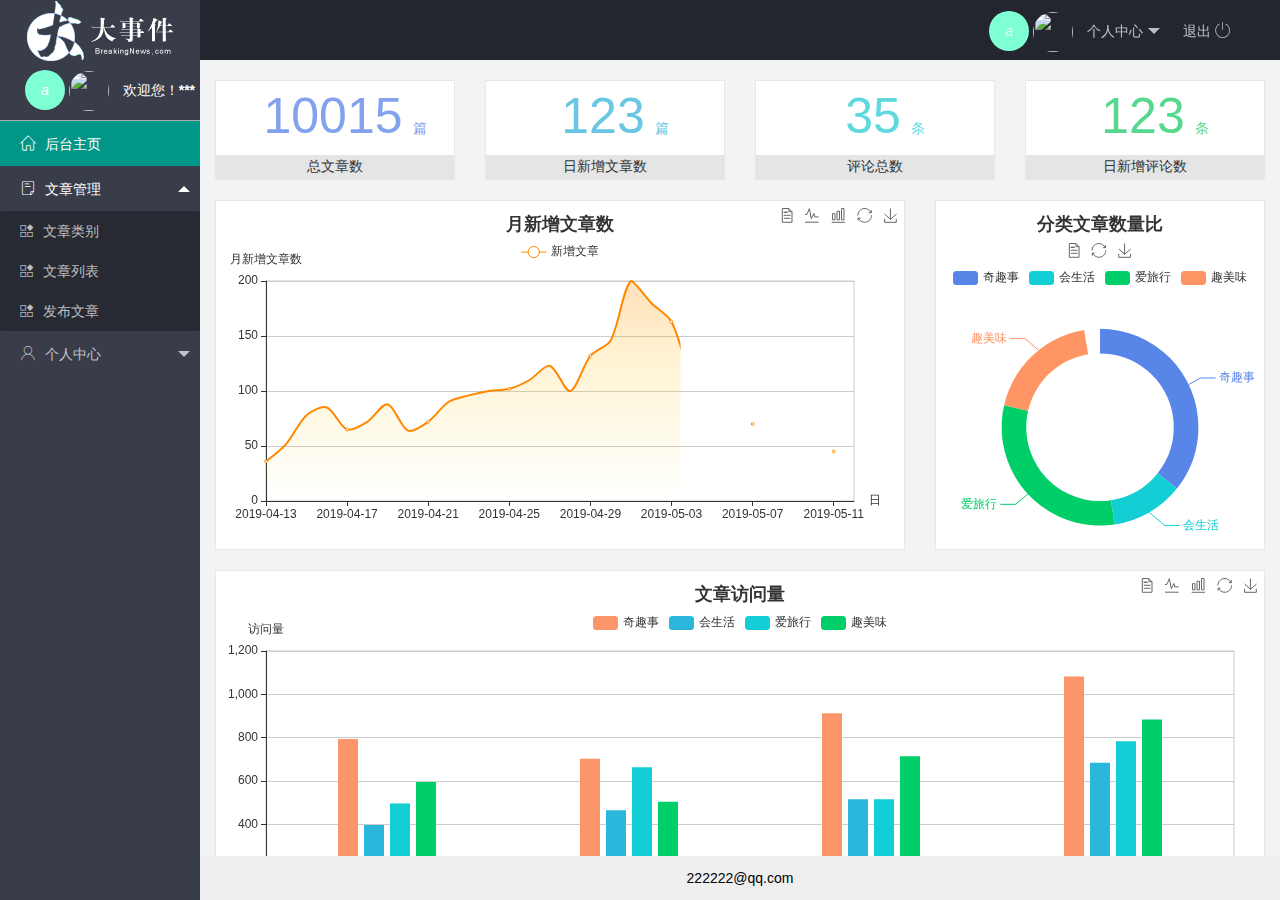
==== commit 7d685de3: "提交了个人信息的功能" ====
--- a/index.html
+++ b/index.html
@@ -33,9 +33,9 @@
             个人中心
             </a>
             <dl class="layui-nav-child">
-                <dd><a href="javascript:;">个人信息</a></dd>
-                <dd><a href="javascript:;">修改头像</a></dd>
-                <dd><a href="javascript:;">修改密码</a></dd>
+                <dd><a href="./user/user_info.html" target="fm">个人信息</a></dd>
+                <dd><a href="./user/user_tou.html" target="fm">修改头像</a></dd>
+                <dd><a href="./user/user_pass.html" target="fm">修改密码</a></dd>
             </dl>
           </li>
           <li class="layui-nav-item" lay-header-event="menuRight" lay-unselect>
@@ -78,9 +78,9 @@
             <li class="layui-nav-item">
               <a href="javascript:;"> <i class="iconfont icon-user"></i>个人中心</a>
               <dl class="layui-nav-child">
-                <dd><a href="javascript:;">  <i class="layui-icon layui-icon-app"></i>个人信息</a></dd>
-                <dd><a href="javascript:;">   <i class="layui-icon layui-icon-app"></i>修改头像</a></dd>
-                <dd><a href="javascript:;">   <i class="layui-icon layui-icon-app"></i>修改密码</a></dd>
+                <dd><a href="./user/user_info.html" target="fm">  <i class="layui-icon layui-icon-app"></i>个人信息</a></dd>
+                <dd><a href="./user/user_tou.html" target="fm">   <i class="layui-icon layui-icon-app"></i>修改头像</a></dd>
+                <dd><a href="./user/user_pass.html" target="fm">   <i class="layui-icon layui-icon-app"></i>修改密码</a></dd>
            
               </dl>
             </li>
